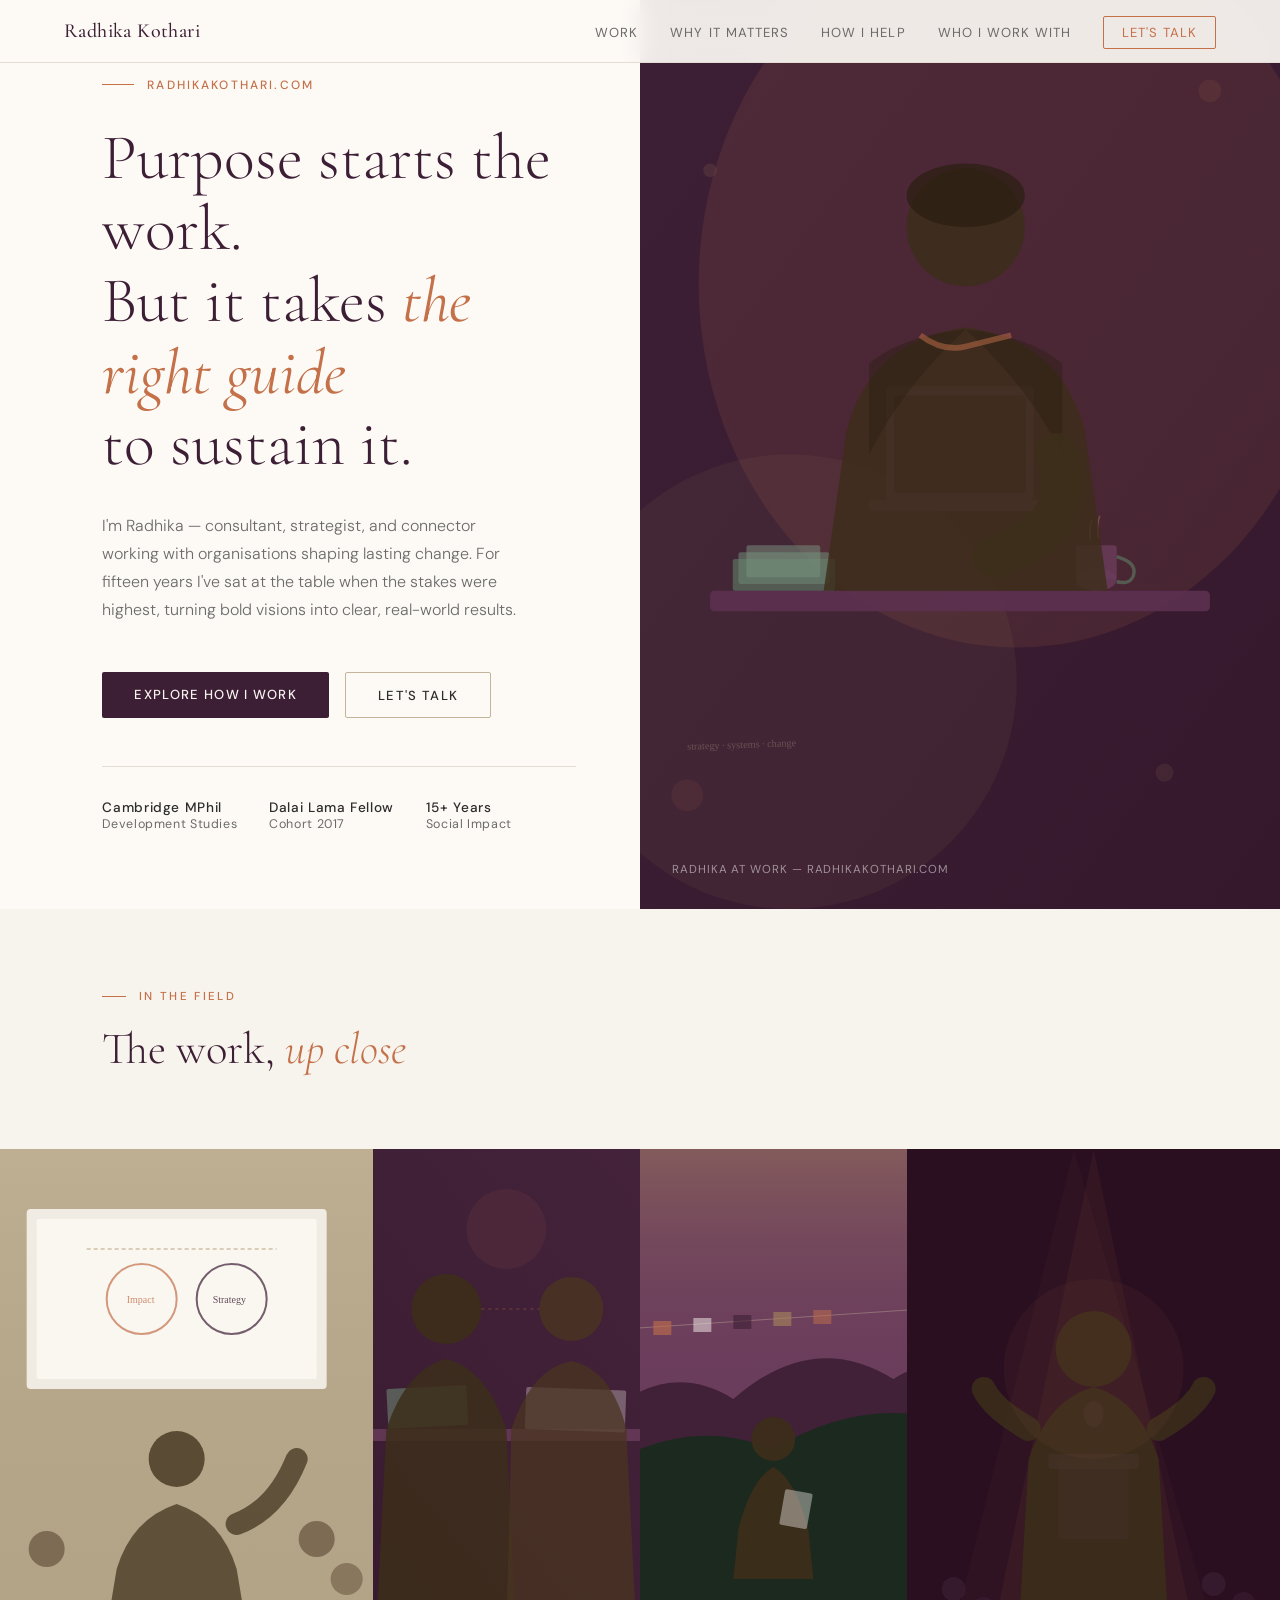
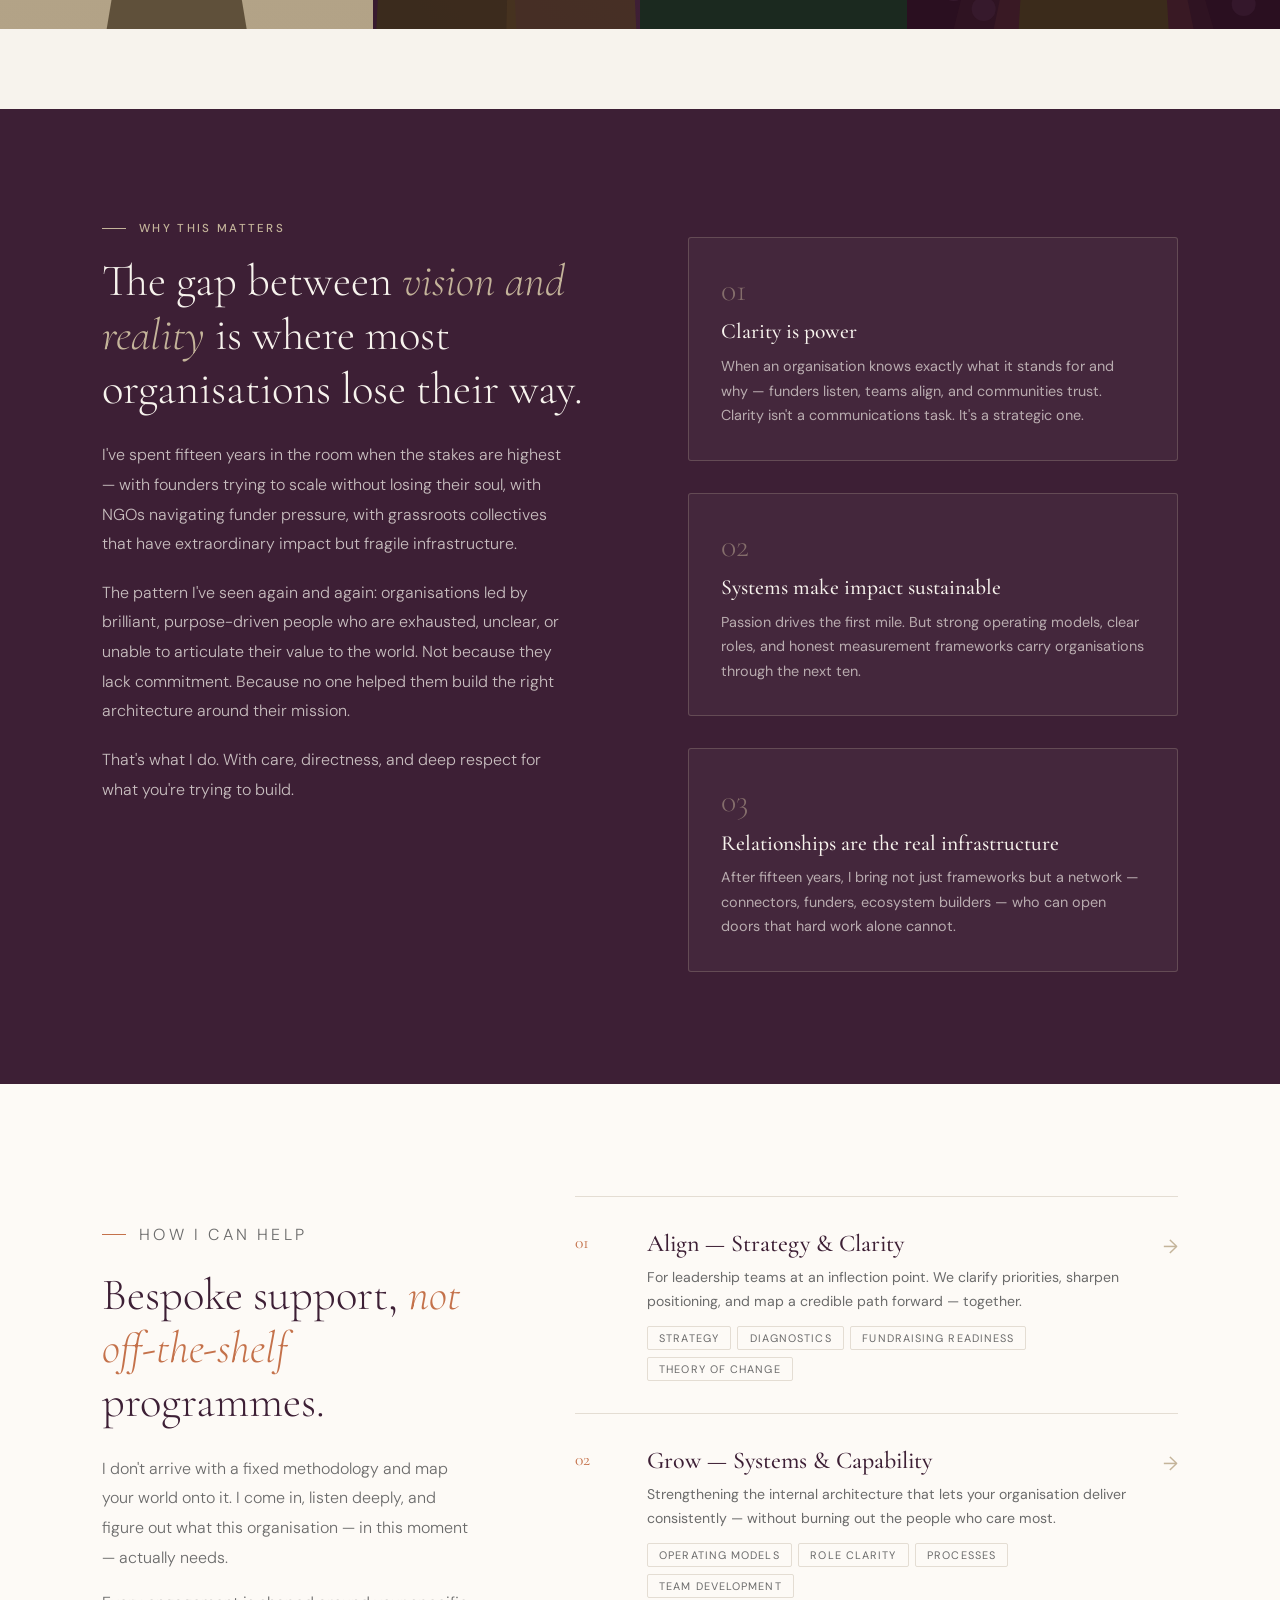
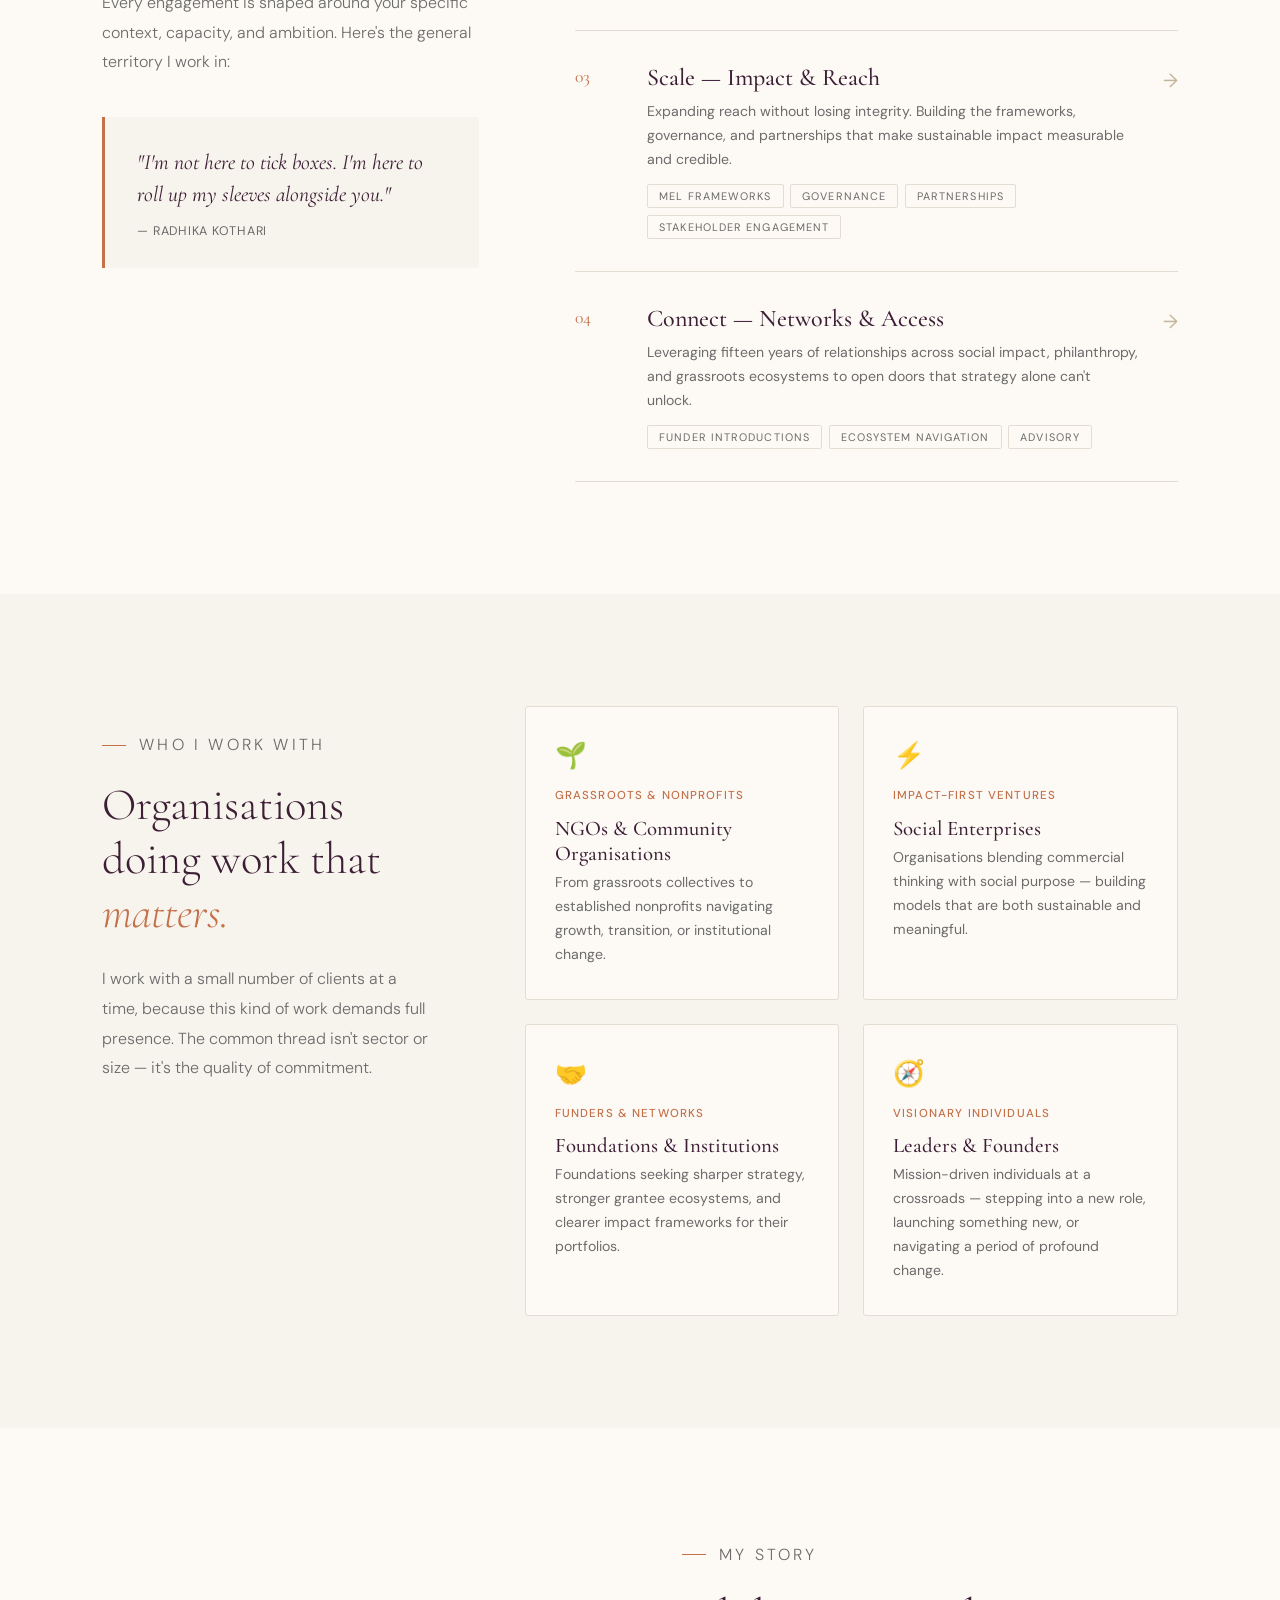
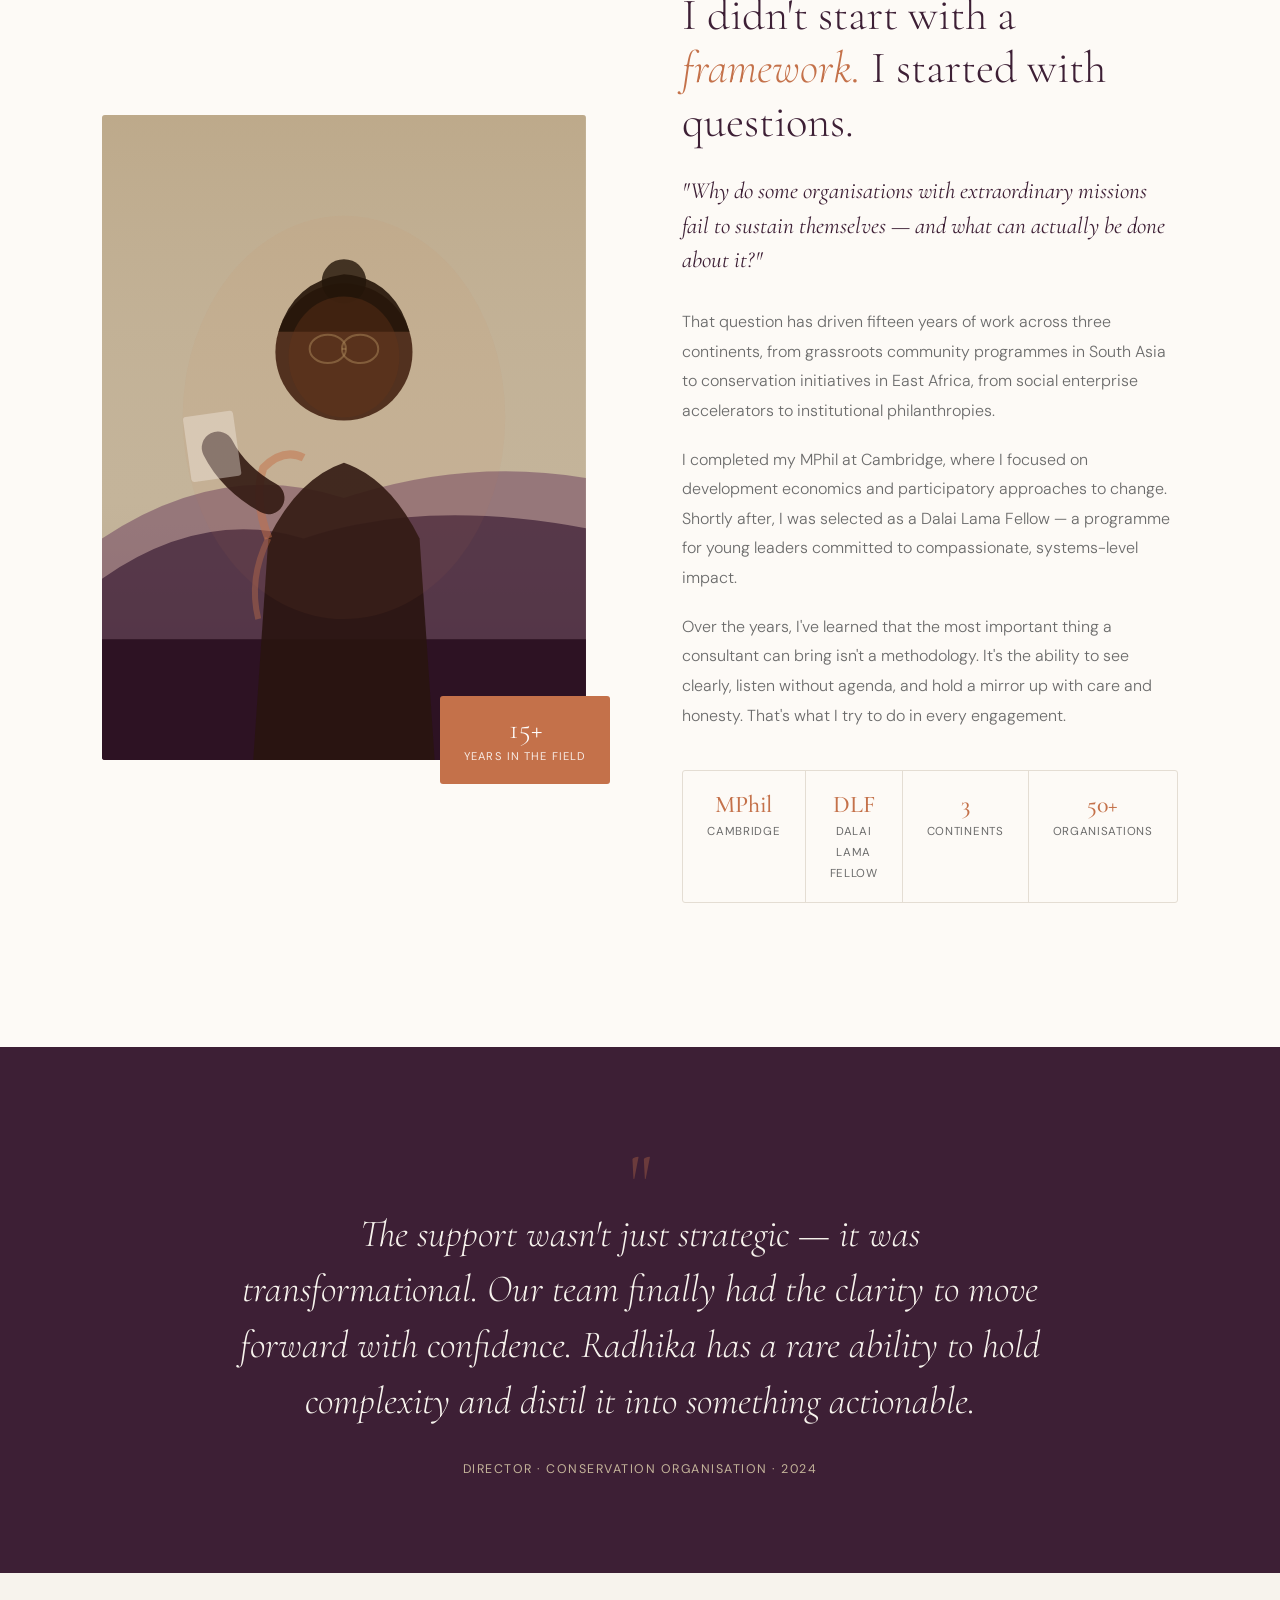
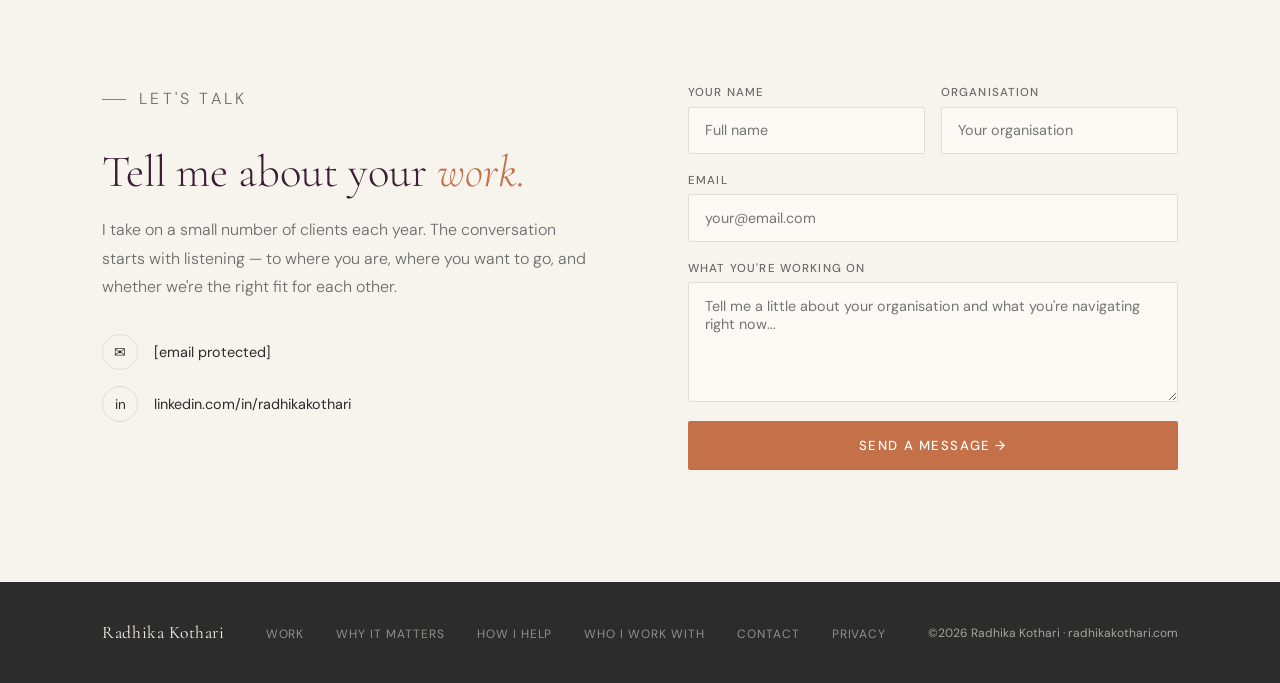
==== radhikakothari-a.html @ 27da95c3 "Add files via upload" ====
<!DOCTYPE html>
<html lang="en">
<head>
<meta charset="UTF-8">
<meta name="viewport" content="width=device-width, initial-scale=1.0">
<title>Radhika Kothari — Consultant & Strategist</title>
<link rel="icon" href="data:image/svg+xml,<svg xmlns='http://www.w3.org/2000/svg' viewBox='0 0 80 80'><rect width='80' height='80' rx='18' fill='%233D1F35'/><text x='40' y='52' text-anchor='middle' font-family='Georgia,serif' font-size='32' fill='%23C4714A' letter-spacing='-1'>RK</text></svg>">
<link rel="preconnect" href="https://fonts.googleapis.com">
<link href="https://fonts.googleapis.com/css2?family=Cormorant+Garamond:ital,wght@0,300;0,400;0,500;0,600;1,300;1,400;1,500&family=DM+Sans:wght@300;400;500&display=swap" rel="stylesheet">
<style>
  :root {
    --cream: #F7F3ED;
    --warm-white: #FDFAF6;
    --stone: #C4B49A;
    --terracotta: #C4714A;
    --aubergine: #3D1F35;
    --aubergine-mid: #5C3050;
    --blush: #E8C8D8;
    --charcoal: #2C2C2C;
    --mid: #6B6B6B;
    --light-border: #E4DDD3;
    --gold: #A8885A;
  }

  *, *::before, *::after { box-sizing: border-box; margin: 0; padding: 0; }

  html { scroll-behavior: smooth; }

  body {
    font-family: 'DM Sans', sans-serif;
    background: var(--warm-white);
    color: var(--charcoal);
    overflow-x: hidden;
  }

  /* ── NAV ── */
  nav {
    position: fixed; top: 0; left: 0; right: 0; z-index: 100;
    display: flex; align-items: center; justify-content: space-between;
    padding: 1.2rem 5vw;
    background: rgba(253, 250, 246, 0.92);
    backdrop-filter: blur(12px);
    border-bottom: 1px solid var(--light-border);
    transition: all 0.3s ease;
  }
  .nav-name {
    font-family: 'Cormorant Garamond', serif;
    font-size: 1.25rem;
    font-weight: 500;
    letter-spacing: 0.02em;
    color: var(--aubergine);
    text-decoration: none;
  }
  .nav-links { display: flex; gap: 2rem; list-style: none; }
  .nav-links a {
    font-size: 0.82rem;
    font-weight: 400;
    letter-spacing: 0.08em;
    text-transform: uppercase;
    color: var(--mid);
    text-decoration: none;
    transition: color 0.2s;
  }
  .nav-links a:hover { color: var(--terracotta); }
  .nav-cta {
    font-size: 0.82rem; font-weight: 500;
    letter-spacing: 0.06em; text-transform: uppercase;
    color: var(--terracotta) !important;
    border: 1px solid var(--terracotta);
    padding: 0.45rem 1.1rem;
    border-radius: 2px;
    transition: all 0.2s !important;
  }
  .nav-cta:hover { background: var(--terracotta); color: white !important; }

  .burger { display: none; flex-direction: column; gap: 5px; cursor: pointer; background: none; border: none; padding: 4px; }
  .burger span { display: block; width: 22px; height: 1.5px; background: var(--charcoal); transition: all 0.3s; }

  .mobile-menu {
    display: none;
    position: fixed; top: 62px; left: 0; right: 0; z-index: 99;
    background: var(--warm-white);
    border-bottom: 1px solid var(--light-border);
    padding: 1.5rem 5vw 2rem;
    flex-direction: column; gap: 1.5rem;
  }
  .mobile-menu.open { display: flex; }
  .mobile-menu a {
    font-size: 1rem; letter-spacing: 0.06em; text-transform: uppercase;
    color: var(--charcoal); text-decoration: none; font-weight: 400;
  }
  .mobile-menu a:last-child {
    color: var(--terracotta); border: 1px solid var(--terracotta);
    padding: 0.6rem 1.2rem; text-align: center;
  }

  /* ── HERO ── */
  .hero {
    min-height: 100vh;
    display: grid;
    grid-template-columns: 1fr 1fr;
    padding-top: 62px;
  }
  .hero-left {
    display: flex; flex-direction: column; justify-content: center;
    padding: 6vw 5vw 6vw 8vw;
    background: var(--warm-white);
  }
  .hero-eyebrow {
    font-size: 0.75rem; letter-spacing: 0.18em; text-transform: uppercase;
    color: var(--terracotta); font-weight: 500; margin-bottom: 1.8rem;
    display: flex; align-items: center; gap: 0.8rem;
  }
  .hero-eyebrow::before {
    content: ''; display: block; width: 32px; height: 1px; background: var(--terracotta);
  }
  .hero-headline {
    font-family: 'Cormorant Garamond', serif;
    font-size: clamp(2.8rem, 5vw, 4.4rem);
    font-weight: 300; line-height: 1.12;
    color: var(--aubergine); margin-bottom: 2rem;
  }
  .hero-headline em { font-style: italic; color: var(--terracotta); font-weight: 400; }
  .hero-sub {
    font-size: 1rem; line-height: 1.75; color: var(--mid);
    max-width: 420px; margin-bottom: 3rem; font-weight: 300;
  }
  .hero-actions { display: flex; gap: 1rem; flex-wrap: wrap; }
  .btn-primary {
    display: inline-block;
    background: var(--aubergine); color: var(--cream);
    padding: 0.85rem 2rem; font-size: 0.82rem;
    letter-spacing: 0.1em; text-transform: uppercase; font-weight: 500;
    text-decoration: none; border-radius: 2px;
    transition: all 0.25s;
  }
  .btn-primary:hover { background: var(--terracotta); }
  .btn-ghost {
    display: inline-block;
    border: 1px solid var(--stone); color: var(--charcoal);
    padding: 0.85rem 2rem; font-size: 0.82rem;
    letter-spacing: 0.1em; text-transform: uppercase; font-weight: 500;
    text-decoration: none; border-radius: 2px;
    transition: all 0.25s;
  }
  .btn-ghost:hover { border-color: var(--terracotta); color: var(--terracotta); }
  .hero-credentials {
    margin-top: 3rem; padding-top: 2rem;
    border-top: 1px solid var(--light-border);
    display: flex; gap: 2rem; flex-wrap: wrap;
  }
  .credential { font-size: 0.78rem; color: var(--mid); letter-spacing: 0.05em; }
  .credential strong { display: block; color: var(--charcoal); font-weight: 500; font-size: 0.85rem; }

  .hero-right {
    position: relative; overflow: hidden;
    background: var(--aubergine);
  }
  .hero-photo {
    width: 100%; height: 100%; object-fit: cover; opacity: 0.88;
    display: block;
  }
  .hero-photo-placeholder {
    width: 100%; height: 100%; min-height: 600px;
    display: flex; flex-direction: column; align-items: center; justify-content: center;
    background: var(--aubergine);
    position: relative; overflow: hidden;
  }
  /* Decorative SVG placeholder scene */
  .hero-photo-placeholder svg { width: 100%; height: 100%; position: absolute; inset: 0; }
  .hero-caption {
    position: absolute; bottom: 2rem; left: 2rem; right: 2rem;
    font-size: 0.72rem; color: rgba(255,255,255,0.5); letter-spacing: 0.08em;
    text-transform: uppercase;
  }

  /* ── SECTION BASE ── */
  section { padding: 7rem 8vw; }
  .section-label {
    font-size: 0.72rem; letter-spacing: 0.2em; text-transform: uppercase;
    color: var(--terracotta); font-weight: 500; margin-bottom: 1.2rem;
    display: flex; align-items: center; gap: 0.8rem;
  }
  .section-label::before { content: ''; width: 24px; height: 1px; background: var(--terracotta); display: block; }
  h2.section-title {
    font-family: 'Cormorant Garamond', serif;
    font-size: clamp(2rem, 3.5vw, 3.2rem);
    font-weight: 300; line-height: 1.2; color: var(--aubergine);
    margin-bottom: 1.5rem;
  }
  h2.section-title em { font-style: italic; color: var(--terracotta); }

  /* ── WHY STRIP ── */
  .why-strip {
    background: var(--aubergine);
    color: var(--cream);
    padding: 7rem 8vw;
  }
  .why-inner {
    display: grid; grid-template-columns: 1fr 1fr;
    gap: 6rem; align-items: start;
  }
  .why-left .section-label { color: var(--stone); }
  .why-left .section-label::before { background: var(--stone); }
  .why-left h2.section-title { color: var(--cream); }
  .why-left h2.section-title em { color: var(--stone); }
  .why-body { font-size: 1rem; line-height: 1.85; color: rgba(247,243,237,0.75); max-width: 460px; font-weight: 300; }
  .why-body p + p { margin-top: 1.2rem; }

  .why-right { display: flex; flex-direction: column; gap: 2rem; padding-top: 1rem; }
  .why-card {
    padding: 2rem; border: 1px solid rgba(196,180,154,0.25);
    border-radius: 3px; background: rgba(255,255,255,0.04);
    transition: border-color 0.3s;
  }
  .why-card:hover { border-color: rgba(196,180,154,0.6); }
  .why-card-num {
    font-family: 'Cormorant Garamond', serif;
    font-size: 2rem; color: var(--stone); font-weight: 300;
    margin-bottom: 0.6rem; opacity: 0.5;
  }
  .why-card h3 {
    font-family: 'Cormorant Garamond', serif;
    font-size: 1.35rem; font-weight: 500; color: var(--cream);
    margin-bottom: 0.6rem;
  }
  .why-card p { font-size: 0.9rem; line-height: 1.7; color: rgba(247,243,237,0.65); }

  /* ── PHOTOS SECTION ── */
  .photos-section { padding: 5rem 0; background: var(--cream); overflow: hidden; }
  .photos-header { padding: 0 8vw 3rem; }
  .photo-strip {
    display: grid;
    grid-template-columns: 1.4fr 1fr 1fr 1.4fr;
    gap: 0;
    height: 480px;
  }
  .photo-item {
    position: relative; overflow: hidden;
    cursor: default;
  }
  .photo-item img { width: 100%; height: 100%; object-fit: cover; transition: transform 0.6s ease; display: block; }
  .photo-item:hover img { transform: scale(1.04); }
  .photo-caption {
    position: absolute; bottom: 0; left: 0; right: 0;
    padding: 1.5rem 1.2rem 1rem;
    background: linear-gradient(transparent, rgba(42,61,48,0.75));
    color: white; font-size: 0.75rem; letter-spacing: 0.08em;
    text-transform: uppercase; opacity: 0; transition: opacity 0.3s;
  }
  .photo-item:hover .photo-caption { opacity: 1; }

  /* SVG placeholder photos */
  .photo-placeholder {
    width: 100%; height: 100%;
    display: flex; align-items: center; justify-content: center;
    position: relative; overflow: hidden;
  }

  /* ── HOW I WORK ── */
  .how-section { background: var(--warm-white); }
  .how-inner { display: grid; grid-template-columns: 1fr 1.6fr; gap: 6rem; align-items: start; }
  .how-intro p { font-size: 1rem; line-height: 1.85; color: var(--mid); font-weight: 300; margin-top: 1.5rem; }
  .how-intro p + p { margin-top: 1rem; }
  .how-quote {
    margin-top: 2.5rem; padding: 1.8rem 2rem;
    border-left: 3px solid var(--terracotta);
    background: var(--cream); border-radius: 0 3px 3px 0;
  }
  .how-quote p {
    font-family: 'Cormorant Garamond', serif;
    font-size: 1.35rem; font-style: italic; font-weight: 400;
    line-height: 1.5; color: var(--aubergine);
    margin: 0 !important;
  }
  .how-quote cite { display: block; font-size: 0.78rem; color: var(--mid); margin-top: 0.8rem; font-style: normal; letter-spacing: 0.06em; text-transform: uppercase; }

  .how-services { display: flex; flex-direction: column; gap: 0; }
  .service-row {
    display: grid; grid-template-columns: 48px 1fr auto;
    gap: 1.5rem; align-items: start;
    padding: 2rem 0; border-bottom: 1px solid var(--light-border);
    transition: all 0.2s; cursor: default;
  }
  .service-row:first-child { border-top: 1px solid var(--light-border); }
  .service-row:hover { padding-left: 0.5rem; }
  .service-num {
    font-family: 'Cormorant Garamond', serif;
    font-size: 1.1rem; color: var(--terracotta); font-weight: 400;
    padding-top: 0.2rem;
  }
  .service-content h3 {
    font-family: 'Cormorant Garamond', serif;
    font-size: 1.5rem; font-weight: 500; color: var(--aubergine);
    margin-bottom: 0.5rem;
  }
  .service-content p { font-size: 0.88rem; line-height: 1.7; color: var(--mid); }
  .service-tags { display: flex; flex-wrap: wrap; gap: 0.4rem; margin-top: 0.8rem; }
  .tag {
    font-size: 0.68rem; letter-spacing: 0.1em; text-transform: uppercase;
    padding: 0.25rem 0.7rem; border: 1px solid var(--light-border);
    border-radius: 2px; color: var(--mid);
  }
  .service-arrow { font-size: 1.2rem; color: var(--stone); padding-top: 0.3rem; transition: transform 0.2s, color 0.2s; }
  .service-row:hover .service-arrow { transform: translateX(4px); color: var(--terracotta); }

  /* ── WHO I WORK WITH ── */
  .who-section { background: var(--cream); }
  .who-inner { display: grid; grid-template-columns: 1fr 2fr; gap: 6rem; align-items: start; }
  .who-intro p { font-size: 1rem; line-height: 1.85; color: var(--mid); font-weight: 300; margin-top: 1.5rem; }
  .who-cards { display: grid; grid-template-columns: 1fr 1fr; gap: 1.5rem; }
  .who-card {
    background: var(--warm-white); padding: 2rem 1.8rem;
    border-radius: 3px; border: 1px solid var(--light-border);
    transition: all 0.3s; position: relative; overflow: hidden;
  }
  .who-card::after {
    content: ''; position: absolute; bottom: 0; left: 0; right: 0;
    height: 3px; background: var(--terracotta);
    transform: scaleX(0); transform-origin: left;
    transition: transform 0.3s;
  }
  .who-card:hover::after { transform: scaleX(1); }
  .who-card:hover { transform: translateY(-3px); box-shadow: 0 12px 32px rgba(42,61,48,0.08); }
  .who-icon { font-size: 1.6rem; margin-bottom: 1rem; }
  .who-card h3 {
    font-family: 'Cormorant Garamond', serif;
    font-size: 1.3rem; font-weight: 500; color: var(--aubergine);
    margin-bottom: 0.3rem;
  }
  .who-card .sub { font-size: 0.72rem; letter-spacing: 0.1em; text-transform: uppercase; color: var(--terracotta); margin-bottom: 0.8rem; font-weight: 500; }
  .who-card p { font-size: 0.88rem; line-height: 1.7; color: var(--mid); }

  /* ── STORY SECTION ── */
  .story-section { background: var(--warm-white); }
  .story-inner {
    display: grid; grid-template-columns: 1fr 1fr;
    gap: 6rem; align-items: center;
  }
  .story-photo-wrap { position: relative; }
  .story-img-main {
    width: 100%; aspect-ratio: 3/4; object-fit: cover;
    border-radius: 3px; display: block;
  }
  .story-img-placeholder {
    width: 100%; aspect-ratio: 3/4;
    border-radius: 3px; overflow: hidden;
    position: relative;
  }
  .story-credential-badge {
    position: absolute; bottom: -1.5rem; right: -1.5rem;
    background: var(--terracotta); color: white;
    padding: 1.2rem 1.5rem; border-radius: 3px;
    text-align: center;
  }
  .story-credential-badge strong {
    display: block; font-family: 'Cormorant Garamond', serif;
    font-size: 1.8rem; font-weight: 300; line-height: 1;
  }
  .story-credential-badge span { font-size: 0.7rem; letter-spacing: 0.1em; text-transform: uppercase; opacity: 0.85; }

  .story-text { padding-bottom: 2rem; }
  .story-text p {
    font-size: 1rem; line-height: 1.85; color: var(--mid);
    font-weight: 300; margin-bottom: 1.2rem;
  }
  .story-text p.lead {
    font-family: 'Cormorant Garamond', serif;
    font-size: 1.45rem; font-style: italic; font-weight: 400;
    color: var(--aubergine); line-height: 1.5; margin-bottom: 1.8rem;
  }
  .credentials-row {
    display: flex; gap: 0; margin-top: 2.5rem;
    border: 1px solid var(--light-border); border-radius: 3px; overflow: hidden;
  }
  .cred-item {
    flex: 1; padding: 1.2rem 1.5rem;
    border-right: 1px solid var(--light-border);
    text-align: center;
  }
  .cred-item:last-child { border-right: none; }
  .cred-item strong {
    display: block; font-family: 'Cormorant Garamond', serif;
    font-size: 1.5rem; color: var(--terracotta); font-weight: 500;
  }
  .cred-item span { font-size: 0.72rem; color: var(--mid); letter-spacing: 0.06em; text-transform: uppercase; }

  /* ── TESTIMONIAL ── */
  .testimonial-section {
    background: var(--aubergine); padding: 6rem 8vw;
    text-align: center;
  }
  .testimonial-section blockquote {
    font-family: 'Cormorant Garamond', serif;
    font-size: clamp(1.6rem, 3vw, 2.4rem); font-weight: 300; font-style: italic;
    color: var(--cream); line-height: 1.45; max-width: 800px; margin: 0 auto;
  }
  .testimonial-section cite {
    display: block; margin-top: 2rem;
    font-size: 0.78rem; letter-spacing: 0.12em; text-transform: uppercase;
    color: var(--stone); font-style: normal;
  }
  .testimonial-section .t-mark {
    font-family: 'Cormorant Garamond', serif;
    font-size: 5rem; color: var(--terracotta); opacity: 0.35;
    line-height: 1; margin-bottom: -1rem; display: block;
  }

  /* ── CONTACT ── */
  .contact-section { background: var(--cream); }
  .contact-inner {
    display: grid; grid-template-columns: 1fr 1fr;
    gap: 6rem; align-items: start;
  }
  .contact-left h2.section-title { margin-bottom: 1rem; }
  .contact-left p { font-size: 1rem; line-height: 1.8; color: var(--mid); font-weight: 300; margin-bottom: 2rem; }
  .contact-info { display: flex; flex-direction: column; gap: 1rem; }
  .contact-line {
    display: flex; align-items: center; gap: 1rem;
    font-size: 0.9rem; color: var(--charcoal); text-decoration: none;
    transition: color 0.2s;
  }
  .contact-line:hover { color: var(--terracotta); }
  .contact-icon { width: 36px; height: 36px; border: 1px solid var(--light-border); border-radius: 50%; display: flex; align-items: center; justify-content: center; font-size: 0.85rem; flex-shrink: 0; }

  .contact-form { display: flex; flex-direction: column; gap: 1.2rem; }
  .form-row { display: grid; grid-template-columns: 1fr 1fr; gap: 1rem; }
  .field { display: flex; flex-direction: column; gap: 0.4rem; }
  .field label { font-size: 0.72rem; letter-spacing: 0.1em; text-transform: uppercase; color: var(--mid); font-weight: 500; }
  .field input, .field textarea, .field select {
    background: var(--warm-white); border: 1px solid var(--light-border);
    padding: 0.85rem 1rem; font-family: 'DM Sans', sans-serif;
    font-size: 0.9rem; color: var(--charcoal); border-radius: 2px;
    transition: border-color 0.2s; outline: none;
    width: 100%;
  }
  .field input:focus, .field textarea:focus, .field select:focus { border-color: var(--terracotta); }
  .field textarea { resize: vertical; min-height: 120px; }
  .honeypot { display: none !important; }
  .submit-btn {
    display: inline-block; width: 100%;
    background: var(--terracotta); color: white;
    padding: 1rem; text-align: center;
    font-size: 0.82rem; letter-spacing: 0.12em; text-transform: uppercase;
    font-weight: 500; border: none; border-radius: 2px;
    cursor: pointer; transition: background 0.25s; font-family: 'DM Sans', sans-serif;
  }
  .submit-btn:hover { background: var(--aubergine); }

  /* ── FOOTER ── */
  footer {
    background: var(--charcoal); color: rgba(247,243,237,0.6);
    padding: 2.5rem 8vw;
    display: flex; align-items: center; justify-content: space-between;
    flex-wrap: wrap; gap: 1rem;
  }
  .footer-name {
    font-family: 'Cormorant Garamond', serif;
    font-size: 1.1rem; color: var(--cream); font-weight: 400; letter-spacing: 0.03em;
  }
  .footer-links { display: flex; gap: 2rem; list-style: none; }
  .footer-links a {
    font-size: 0.75rem; letter-spacing: 0.08em; text-transform: uppercase;
    color: rgba(247,243,237,0.5); text-decoration: none; transition: color 0.2s;
  }
  .footer-links a:hover { color: var(--stone); }
  .footer-copy { font-size: 0.75rem; }

  /* ── ANIMATIONS ── */
  @keyframes fadeUp {
    from { opacity: 0; transform: translateY(28px); }
    to { opacity: 1; transform: translateY(0); }
  }
  .fade-up { animation: fadeUp 0.7s ease both; }
  .delay-1 { animation-delay: 0.15s; }
  .delay-2 { animation-delay: 0.3s; }
  .delay-3 { animation-delay: 0.45s; }
  .delay-4 { animation-delay: 0.6s; }

  /* ── RESPONSIVE ── */
  @media (max-width: 900px) {
    .nav-links { display: none; }
    .burger { display: flex; }

    .hero { grid-template-columns: 1fr; min-height: auto; }
    .hero-left { padding: 4rem 6vw 3rem; order: 2; }
    .hero-right { order: 1; min-height: 55vw; }
    .hero-photo-placeholder { min-height: 55vw; }

    .photo-strip { grid-template-columns: 1fr 1fr; height: auto; }
    .photo-item { height: 240px; }
    .photo-strip .photo-item:nth-child(3),
    .photo-strip .photo-item:nth-child(4) { display: none; }

    .why-inner,
    .how-inner,
    .who-inner,
    .story-inner,
    .contact-inner { grid-template-columns: 1fr; gap: 3rem; }

    .story-credential-badge { right: 1rem; bottom: 1rem; }
    .credentials-row { flex-wrap: wrap; }
    .cred-item { min-width: 40%; }

    .who-cards { grid-template-columns: 1fr; }
    .form-row { grid-template-columns: 1fr; }

    section { padding: 5rem 6vw; }
    .why-strip { padding: 5rem 6vw; }
    footer { flex-direction: column; align-items: flex-start; gap: 1.2rem; }
    .footer-links { flex-wrap: wrap; gap: 1rem; }
  }

  @media (max-width: 480px) {
    .hero-headline { font-size: 2.2rem; }
    .photo-strip { grid-template-columns: 1fr; }
    .photo-strip .photo-item:nth-child(3) { display: block; }
    .photo-item { height: 280px; }
    section { padding: 4rem 5vw; }
    .why-strip { padding: 4rem 5vw; }
  }
</style>
</head>
<body>

<!-- NAV -->
<nav>
  <a href="/" class="nav-name">Radhika Kothari</a>
  <ul class="nav-links">
    <li><a href="#photos">Work</a></li>
    <li><a href="#why">Why It Matters</a></li>
    <li><a href="#how">How I Help</a></li>
    <li><a href="#who">Who I Work With</a></li>
    <li><a href="#contact" class="nav-cta">Let's Talk</a></li>
  </ul>
  <button class="burger" onclick="toggleMenu()" aria-label="Menu">
    <span></span><span></span><span></span>
  </button>
</nav>

<div class="mobile-menu" id="mobileMenu">
  <a href="#photos" onclick="closeMenu()">Work</a>
  <a href="#why" onclick="closeMenu()">Why It Matters</a>
  <a href="#how" onclick="closeMenu()">How I Help</a>
  <a href="#who" onclick="closeMenu()">Who I Work With</a>
  <a href="#contact" onclick="closeMenu()">Let's Talk →</a>
</div>

<!-- 1. HERO -->
<section class="hero" style="padding:0">
  <div class="hero-left">
    <p class="hero-eyebrow fade-up">radhikakothari.com</p>
    <h1 class="hero-headline fade-up delay-1">
      Purpose starts the work.<br>
      But it takes <em>the right guide</em><br>
      to sustain it.
    </h1>
    <p class="hero-sub fade-up delay-2">
      I'm Radhika — consultant, strategist, and connector working with organisations shaping lasting change. For fifteen years I've sat at the table when the stakes were highest, turning bold visions into clear, real-world results.
    </p>
    <div class="hero-actions fade-up delay-3">
      <a href="#how" class="btn-primary">Explore How I Work</a>
      <a href="#contact" class="btn-ghost">Let's Talk</a>
    </div>
    <div class="hero-credentials fade-up delay-4">
      <div class="credential"><strong>Cambridge MPhil</strong>Development Studies</div>
      <div class="credential"><strong>Dalai Lama Fellow</strong>Cohort 2017</div>
      <div class="credential"><strong>15+ Years</strong>Social Impact</div>
    </div>
  </div>
  <div class="hero-right">
    <div class="hero-photo-placeholder">
      <svg viewBox="0 0 600 800" xmlns="http://www.w3.org/2000/svg" preserveAspectRatio="xMidYMid slice">
        <!-- Background layers -->
        <rect width="600" height="800" fill="#3D1F35"/>
        <rect width="600" height="800" fill="url(#heroGrad)" opacity="0.6"/>
        <!-- Warm light overlay -->
        <ellipse cx="350" cy="250" rx="280" ry="320" fill="#C4714A" opacity="0.12"/>
        <ellipse cx="150" cy="600" rx="200" ry="200" fill="#A8885A" opacity="0.08"/>
        <!-- Silhouette: person at desk/working -->
        <!-- Desk surface -->
        <rect x="80" y="520" width="440" height="18" rx="4" fill="#5C3050" opacity="0.9"/>
        <!-- Laptop -->
        <rect x="220" y="440" width="160" height="10" rx="3" fill="#6B3D5C" opacity="0.8"/>
        <rect x="235" y="340" width="130" height="100" rx="4" fill="#6B3D5C" opacity="0.8"/>
        <rect x="242" y="348" width="116" height="86" rx="2" fill="#3D1F35" opacity="0.9"/>
        <!-- Screen glow -->
        <rect x="242" y="348" width="116" height="86" rx="2" fill="#C4714A" opacity="0.07"/>
        <!-- Books / papers on desk -->
        <rect x="100" y="492" width="90" height="28" rx="2" fill="#5C7260" opacity="0.7"/>
        <rect x="105" y="486" width="80" height="28" rx="2" fill="#6B8470" opacity="0.6"/>
        <rect x="112" y="480" width="65" height="28" rx="2" fill="#7A9480" opacity="0.5"/>
        <!-- Coffee cup -->
        <ellipse cx="420" cy="510" rx="18" ry="10" fill="#6B3D5C" opacity="0.8"/>
        <rect x="402" y="480" width="36" height="30" rx="3" fill="#6B3D5C" opacity="0.8"/>
        <path d="M438 490 Q455 495 453 505 Q451 515 438 512" stroke="#5C7260" stroke-width="3" fill="none" opacity="0.7"/>
        <!-- Steam -->
        <path d="M415 476 Q413 466 416 458" stroke="#A8885A" stroke-width="1.5" fill="none" opacity="0.4"/>
        <path d="M422 474 Q420 462 423 454" stroke="#A8885A" stroke-width="1.5" fill="none" opacity="0.4"/>
        <!-- Person seated silhouette -->
        <!-- Head -->
        <circle cx="305" cy="200" r="52" fill="#3D2E1A" opacity="0.85"/>
        <!-- Hair suggestion -->
        <ellipse cx="305" cy="172" rx="52" ry="28" fill="#2A1F10" opacity="0.7"/>
        <!-- Shoulders + torso -->
        <path d="M200 380 Q220 300 305 288 Q390 300 410 380 L430 520 L180 520 Z" fill="#3D2E1A" opacity="0.8"/>
        <!-- Jacket/blazer suggestion -->
        <path d="M220 320 Q250 295 305 290 Q250 340 220 400 Z" fill="#2A1F10" opacity="0.4"/>
        <path d="M390 320 Q360 295 305 290 Q360 340 390 400 Z" fill="#2A1F10" opacity="0.4"/>
        <!-- Arm reaching toward laptop -->
        <path d="M385 400 Q400 430 380 460 Q360 480 330 490" stroke="#3D2E1A" stroke-width="38" stroke-linecap="round" fill="none" opacity="0.85"/>
        <!-- Scarf / detail -->
        <path d="M265 295 Q285 310 305 305 Q325 300 345 295" stroke="#C4714A" stroke-width="5" fill="none" opacity="0.5"/>

        <!-- Bokeh / ambient dots -->
        <circle cx="80" cy="150" r="6" fill="#A8885A" opacity="0.15"/>
        <circle cx="520" cy="80" r="10" fill="#C4714A" opacity="0.1"/>
        <circle cx="480" cy="680" r="8" fill="#A8885A" opacity="0.12"/>
        <circle cx="60" cy="700" r="14" fill="#C4714A" opacity="0.08"/>

        <!-- Floating text elements (field notes feel) -->
        <text x="60" y="660" font-family="Georgia, serif" font-size="9" fill="#C4B49A" opacity="0.3" transform="rotate(-2 60 660)">strategy · systems · change</text>

        <defs>
          <linearGradient id="heroGrad" x1="0" y1="0" x2="1" y2="1">
            <stop offset="0%" stop-color="#3D1F35" stop-opacity="0.3"/>
            <stop offset="100%" stop-color="#2A0F20" stop-opacity="0.8"/>
          </linearGradient>
        </defs>
      </svg>
      <div class="hero-caption">Radhika at work — radhikakothari.com</div>
    </div>
  </div>
</section>

<!-- 2. PHOTOS OF ME WORKING -->
<div id="photos" class="photos-section">
  <div class="photos-header">
    <p class="section-label">In the Field</p>
    <h2 class="section-title">The work, <em>up close</em></h2>
  </div>
  <div class="photo-strip">

    <!-- Photo 1: Workshop facilitation -->
    <div class="photo-item">
      <div class="photo-placeholder" style="height:100%">
        <svg width="100%" height="100%" viewBox="0 0 400 480" xmlns="http://www.w3.org/2000/svg" preserveAspectRatio="xMidYMid slice" style="position:absolute;inset:0">
          <rect width="400" height="480" fill="#C4B49A"/>
          <rect width="400" height="480" fill="url(#wg1)" opacity="0.5"/>
          <!-- Whiteboard -->
          <rect x="40" y="60" width="300" height="180" rx="4" fill="#F7F3ED" opacity="0.9"/>
          <rect x="50" y="70" width="280" height="160" rx="2" fill="#FDFAF6" opacity="0.8"/>
          <!-- Diagram on board -->
          <circle cx="155" cy="150" r="35" fill="none" stroke="#C4714A" stroke-width="2" opacity="0.7"/>
          <circle cx="245" cy="150" r="35" fill="none" stroke="#3D1F35" stroke-width="2" opacity="0.7"/>
          <text x="140" y="154" font-family="Georgia" font-size="10" fill="#C4714A" opacity="0.8">Impact</text>
          <text x="226" y="154" font-family="Georgia" font-size="10" fill="#3D1F35" opacity="0.8">Strategy</text>
          <!-- Arrow on board -->
          <line x1="100" y1="100" x2="290" y2="100" stroke="#A8885A" stroke-width="1.5" stroke-dasharray="4 3" opacity="0.5"/>
          <!-- Person presenting - silhouette -->
          <circle cx="190" cy="310" r="28" fill="#3D2E1A" opacity="0.75"/>
          <path d="M130 420 Q145 370 190 355 Q235 370 250 420 L260 480 L120 480 Z" fill="#3D2E1A" opacity="0.7"/>
          <path d="M250 375 Q290 360 310 310" stroke="#3D2E1A" stroke-width="22" stroke-linecap="round" fill="none" opacity="0.7"/>
          <!-- Audience suggestion -->
          <circle cx="60" cy="400" r="18" fill="#4A3520" opacity="0.5"/>
          <circle cx="330" cy="390" r="18" fill="#4A3520" opacity="0.5"/>
          <circle cx="360" cy="430" r="16" fill="#4A3520" opacity="0.4"/>
          <defs><linearGradient id="wg1" x1="0" y1="0" x2="0" y2="1"><stop offset="0%" stop-color="#B8A88A"/><stop offset="100%" stop-color="#8A7A5A" stop-opacity="0.6"/></linearGradient></defs>
        </svg>
      </div>
      <div class="photo-caption">Facilitating strategy workshops</div>
    </div>

    <!-- Photo 2: 1:1 meeting -->
    <div class="photo-item">
      <div class="photo-placeholder" style="height:100%">
        <svg width="100%" height="100%" viewBox="0 0 400 480" xmlns="http://www.w3.org/2000/svg" preserveAspectRatio="xMidYMid slice" style="position:absolute;inset:0">
          <rect width="400" height="480" fill="#3D1F35"/>
          <rect width="400" height="480" fill="url(#mg1)" opacity="0.4"/>
          <!-- Table -->
          <rect x="60" y="280" width="280" height="12" rx="3" fill="#6B3D5C" opacity="0.8"/>
          <!-- Papers / notebooks on table -->
          <rect x="80" y="240" width="80" height="40" rx="2" fill="#6B8470" opacity="0.6" transform="rotate(-3 80 240)"/>
          <rect x="220" y="238" width="100" height="42" rx="2" fill="#F7F3ED" opacity="0.3" transform="rotate(2 220 238)"/>
          <!-- Person 1 (Radhika) - left -->
          <circle cx="140" cy="160" r="35" fill="#3D2E1A" opacity="0.9"/>
          <path d="M80 280 Q100 220 140 210 Q180 220 200 280 L210 480 L70 480 Z" fill="#3D2E1A" opacity="0.85"/>
          <!-- Person 2 - right -->
          <circle cx="265" cy="160" r="32" fill="#4A3520" opacity="0.8"/>
          <path d="M205 280 Q225 220 265 212 Q305 220 320 280 L330 480 L200 480 Z" fill="#4A3520" opacity="0.75"/>
          <!-- Connection line -->
          <line x1="175" y1="160" x2="233" y2="160" stroke="#C4714A" stroke-width="1" stroke-dasharray="3 4" opacity="0.4"/>
          <!-- Light source -->
          <circle cx="200" cy="80" r="40" fill="#C4714A" opacity="0.08"/>
          <defs><linearGradient id="mg1" x1="0" y1="1" x2="1" y2="0"><stop offset="0%" stop-color="#2A0F20"/><stop offset="100%" stop-color="#5C3050" stop-opacity="0.5"/></linearGradient></defs>
        </svg>
      </div>
      <div class="photo-caption">Deep-dive consultations</div>
    </div>

    <!-- Photo 3: Fieldwork -->
    <div class="photo-item">
      <div class="photo-placeholder" style="height:100%">
        <svg width="100%" height="100%" viewBox="0 0 400 480" xmlns="http://www.w3.org/2000/svg" preserveAspectRatio="xMidYMid slice" style="position:absolute;inset:0">
          <rect width="400" height="480" fill="#6B3D5C"/>
          <!-- Sky gradient -->
          <rect width="400" height="240" fill="url(#skyg)" opacity="0.8"/>
          <!-- Mountains / hills suggestion -->
          <path d="M0 300 Q80 200 160 250 Q240 180 320 230 Q370 200 400 220 L400 480 L0 480 Z" fill="#3D1F35" opacity="0.9"/>
          <path d="M0 340 Q100 260 200 300 Q300 240 400 280 L400 480 L0 480 Z" fill="#1A2A1E" opacity="0.95"/>
          <!-- Prayer flags suggestion -->
          <line x1="50" y1="180" x2="350" y2="160" stroke="#C4B49A" stroke-width="1" opacity="0.4"/>
          <rect x="80" y="172" width="18" height="14" fill="#C4714A" opacity="0.6"/>
          <rect x="120" y="169" width="18" height="14" fill="#F7F3ED" opacity="0.5"/>
          <rect x="160" y="166" width="18" height="14" fill="#3D1F35" opacity="0.6"/>
          <rect x="200" y="163" width="18" height="14" fill="#A8885A" opacity="0.6"/>
          <rect x="240" y="161" width="18" height="14" fill="#C4714A" opacity="0.5"/>
          <!-- Person silhouette in landscape -->
          <circle cx="200" cy="290" r="22" fill="#3D2E1A" opacity="0.9"/>
          <path d="M165 380 Q178 330 200 318 Q222 330 235 380 L240 430 L160 430 Z" fill="#3D2E1A" opacity="0.9"/>
          <!-- Notepad -->
          <rect x="212" y="340" width="28" height="36" rx="2" fill="#F7F3ED" opacity="0.4" transform="rotate(10 212 340)"/>
          <defs><linearGradient id="skyg" x1="0" y1="0" x2="0" y2="1"><stop offset="0%" stop-color="#A8885A" stop-opacity="0.5"/><stop offset="100%" stop-color="#6B3D5C" stop-opacity="0"/></linearGradient></defs>
        </svg>
      </div>
      <div class="photo-caption">Field research & grassroots visits</div>
    </div>

    <!-- Photo 4: Speaking / conference -->
    <div class="photo-item">
      <div class="photo-placeholder" style="height:100%">
        <svg width="100%" height="100%" viewBox="0 0 400 480" xmlns="http://www.w3.org/2000/svg" preserveAspectRatio="xMidYMid slice" style="position:absolute;inset:0">
          <rect width="400" height="480" fill="#2A0F20"/>
          <!-- Stage light beams -->
          <path d="M200 0 L100 480 L300 480 Z" fill="#C4714A" opacity="0.06"/>
          <path d="M180 0 L60 480 L320 480 Z" fill="#A8885A" opacity="0.04"/>
          <!-- Podium -->
          <rect x="165" y="310" width="70" height="80" rx="3" fill="#5C3050" opacity="0.8"/>
          <rect x="155" y="305" width="90" height="15" rx="2" fill="#6B3D5C" opacity="0.9"/>
          <!-- Microphone -->
          <rect x="197" y="270" width="6" height="35" fill="#3D1F35" opacity="0.8"/>
          <ellipse cx="200" cy="265" rx="10" ry="13" fill="#6B3D5C" opacity="0.9"/>
          <!-- Speaker silhouette -->
          <circle cx="200" cy="200" r="38" fill="#3D2E1A" opacity="0.9"/>
          <path d="M135 310 Q155 250 200 238 Q245 250 265 310 L275 480 L125 480 Z" fill="#3D2E1A" opacity="0.85"/>
          <!-- Hands gesture -->
          <path d="M135 280 Q100 260 90 240" stroke="#3D2E1A" stroke-width="24" stroke-linecap="round" fill="none" opacity="0.85"/>
          <path d="M265 280 Q300 260 310 240" stroke="#3D2E1A" stroke-width="24" stroke-linecap="round" fill="none" opacity="0.85"/>
          <!-- Audience dots -->
          <circle cx="60" cy="440" r="12" fill="#3D1F35" opacity="0.6"/>
          <circle cx="90" cy="460" r="12" fill="#3D1F35" opacity="0.5"/>
          <circle cx="320" cy="435" r="12" fill="#3D1F35" opacity="0.6"/>
          <circle cx="350" cy="455" r="12" fill="#3D1F35" opacity="0.5"/>
          <!-- Spotlight circle on speaker -->
          <circle cx="200" cy="220" r="90" fill="#C4714A" opacity="0.05"/>
        </svg>
      </div>
      <div class="photo-caption">Speaking at sector conferences</div>
    </div>

  </div>
</div>

<!-- 3. WHY THIS MATTERS -->
<div id="why" class="why-strip">
  <div class="why-inner">
    <div class="why-left">
      <p class="section-label">Why This Matters</p>
      <h2 class="section-title">The gap between <em>vision and reality</em> is where most organisations lose their way.</h2>
      <div class="why-body">
        <p>I've spent fifteen years in the room when the stakes are highest — with founders trying to scale without losing their soul, with NGOs navigating funder pressure, with grassroots collectives that have extraordinary impact but fragile infrastructure.</p>
        <p>The pattern I've seen again and again: organisations led by brilliant, purpose-driven people who are exhausted, unclear, or unable to articulate their value to the world. Not because they lack commitment. Because no one helped them build the right architecture around their mission.</p>
        <p>That's what I do. With care, directness, and deep respect for what you're trying to build.</p>
      </div>
    </div>
    <div class="why-right">
      <div class="why-card">
        <div class="why-card-num">01</div>
        <h3>Clarity is power</h3>
        <p>When an organisation knows exactly what it stands for and why — funders listen, teams align, and communities trust. Clarity isn't a communications task. It's a strategic one.</p>
      </div>
      <div class="why-card">
        <div class="why-card-num">02</div>
        <h3>Systems make impact sustainable</h3>
        <p>Passion drives the first mile. But strong operating models, clear roles, and honest measurement frameworks carry organisations through the next ten.</p>
      </div>
      <div class="why-card">
        <div class="why-card-num">03</div>
        <h3>Relationships are the real infrastructure</h3>
        <p>After fifteen years, I bring not just frameworks but a network — connectors, funders, ecosystem builders — who can open doors that hard work alone cannot.</p>
      </div>
    </div>
  </div>
</div>

<!-- 4. HOW I WORK -->
<section id="how" class="how-section">
  <div class="how-inner">
    <div class="how-intro">
      <p class="section-label">How I Can Help</p>
      <h2 class="section-title">Bespoke support, <em>not off-the-shelf</em> programmes.</h2>
      <p>I don't arrive with a fixed methodology and map your world onto it. I come in, listen deeply, and figure out what this organisation — in this moment — actually needs.</p>
      <p>Every engagement is shaped around your specific context, capacity, and ambition. Here's the general territory I work in:</p>
      <div class="how-quote">
        <p>"I'm not here to tick boxes. I'm here to roll up my sleeves alongside you."</p>
        <cite>— Radhika Kothari</cite>
      </div>
    </div>
    <div class="how-services">
      <div class="service-row">
        <span class="service-num">01</span>
        <div class="service-content">
          <h3>Align — Strategy & Clarity</h3>
          <p>For leadership teams at an inflection point. We clarify priorities, sharpen positioning, and map a credible path forward — together.</p>
          <div class="service-tags">
            <span class="tag">Strategy</span>
            <span class="tag">Diagnostics</span>
            <span class="tag">Fundraising Readiness</span>
            <span class="tag">Theory of Change</span>
          </div>
        </div>
        <span class="service-arrow">→</span>
      </div>
      <div class="service-row">
        <span class="service-num">02</span>
        <div class="service-content">
          <h3>Grow — Systems & Capability</h3>
          <p>Strengthening the internal architecture that lets your organisation deliver consistently — without burning out the people who care most.</p>
          <div class="service-tags">
            <span class="tag">Operating Models</span>
            <span class="tag">Role Clarity</span>
            <span class="tag">Processes</span>
            <span class="tag">Team Development</span>
          </div>
        </div>
        <span class="service-arrow">→</span>
      </div>
      <div class="service-row">
        <span class="service-num">03</span>
        <div class="service-content">
          <h3>Scale — Impact & Reach</h3>
          <p>Expanding reach without losing integrity. Building the frameworks, governance, and partnerships that make sustainable impact measurable and credible.</p>
          <div class="service-tags">
            <span class="tag">MEL Frameworks</span>
            <span class="tag">Governance</span>
            <span class="tag">Partnerships</span>
            <span class="tag">Stakeholder Engagement</span>
          </div>
        </div>
        <span class="service-arrow">→</span>
      </div>
      <div class="service-row">
        <span class="service-num">04</span>
        <div class="service-content">
          <h3>Connect — Networks & Access</h3>
          <p>Leveraging fifteen years of relationships across social impact, philanthropy, and grassroots ecosystems to open doors that strategy alone can't unlock.</p>
          <div class="service-tags">
            <span class="tag">Funder Introductions</span>
            <span class="tag">Ecosystem Navigation</span>
            <span class="tag">Advisory</span>
          </div>
        </div>
        <span class="service-arrow">→</span>
      </div>
    </div>
  </div>
</section>

<!-- 5. WHO I WORK WITH -->
<section id="who" class="who-section">
  <div class="who-inner">
    <div class="who-intro">
      <p class="section-label">Who I Work With</p>
      <h2 class="section-title">Organisations doing work that <em>matters.</em></h2>
      <p>I work with a small number of clients at a time, because this kind of work demands full presence. The common thread isn't sector or size — it's the quality of commitment.</p>
    </div>
    <div class="who-cards">
      <div class="who-card">
        <div class="who-icon">🌱</div>
        <div class="sub">Grassroots & Nonprofits</div>
        <h3>NGOs & Community Organisations</h3>
        <p>From grassroots collectives to established nonprofits navigating growth, transition, or institutional change.</p>
      </div>
      <div class="who-card">
        <div class="who-icon">⚡</div>
        <div class="sub">Impact-First Ventures</div>
        <h3>Social Enterprises</h3>
        <p>Organisations blending commercial thinking with social purpose — building models that are both sustainable and meaningful.</p>
      </div>
      <div class="who-card">
        <div class="who-icon">🤝</div>
        <div class="sub">Funders & Networks</div>
        <h3>Foundations & Institutions</h3>
        <p>Foundations seeking sharper strategy, stronger grantee ecosystems, and clearer impact frameworks for their portfolios.</p>
      </div>
      <div class="who-card">
        <div class="who-icon">🧭</div>
        <div class="sub">Visionary Individuals</div>
        <h3>Leaders & Founders</h3>
        <p>Mission-driven individuals at a crossroads — stepping into a new role, launching something new, or navigating a period of profound change.</p>
      </div>
    </div>
  </div>
</section>

<!-- MY STORY -->
<section id="story" class="story-section">
  <div class="story-inner">
    <div class="story-photo-wrap">
      <div class="story-img-placeholder">
        <svg width="100%" height="100%" viewBox="0 0 480 640" xmlns="http://www.w3.org/2000/svg" style="display:block">
          <rect width="480" height="640" fill="#C4B49A"/>
          <!-- Background wash -->
          <rect width="480" height="640" fill="url(#storyBg)" opacity="0.6"/>
          <!-- Natural setting elements -->
          <!-- Hills far -->
          <path d="M0 420 Q120 340 240 380 Q360 340 480 360 L480 640 L0 640 Z" fill="#6B3D5C" opacity="0.5"/>
          <path d="M0 460 Q100 390 200 420 Q320 380 480 410 L480 640 L0 640 Z" fill="#3D1F35" opacity="0.7"/>
          <!-- Ground -->
          <rect x="0" y="520" width="480" height="120" fill="#2A0F20" opacity="0.9"/>
          <!-- Person portrait - Radhika silhouette -->
          <!-- Body/clothes -->
          <path d="M165 420 Q195 360 240 345 Q285 360 315 420 L330 640 L150 640 Z" fill="#2A1510" opacity="0.9"/>
          <!-- Sari/scarf wrap suggestion -->
          <path d="M165 420 Q150 380 160 350 Q180 330 200 340" stroke="#C4714A" stroke-width="8" fill="none" opacity="0.5"/>
          <path d="M165 420 Q145 460 155 500" stroke="#C4714A" stroke-width="6" fill="none" opacity="0.4"/>
          <!-- Head -->
          <circle cx="240" cy="235" r="68" fill="#3D2010" opacity="0.9"/>
          <!-- Hair - pulled back, elegant -->
          <path d="M175 215 Q190 165 240 158 Q290 162 305 215" fill="#1A0F05" opacity="0.9"/>
          <!-- Hair bun/tie suggestion -->
          <circle cx="240" cy="165" r="22" fill="#1A0F05" opacity="0.8"/>
          <!-- Face warmth (subtle) -->
          <ellipse cx="240" cy="240" rx="55" ry="60" fill="#5C3018" opacity="0.4"/>
          <!-- Glasses suggestion (scholarly) -->
          <ellipse cx="224" cy="232" rx="18" ry="14" fill="none" stroke="#A8885A" stroke-width="2" opacity="0.5"/>
          <ellipse cx="256" cy="232" rx="18" ry="14" fill="none" stroke="#A8885A" stroke-width="2" opacity="0.5"/>
          <line x1="242" y1="232" x2="238" y2="232" stroke="#A8885A" stroke-width="2" opacity="0.5"/>
          <!-- Arm / notebook -->
          <path d="M165 380 Q130 360 115 330" stroke="#2A1510" stroke-width="32" stroke-linecap="round" fill="none" opacity="0.9"/>
          <rect x="80" y="300" width="50" height="65" rx="3" fill="#F7F3ED" opacity="0.4" transform="rotate(-8 80 300)"/>
          <!-- Warm sunlight on figure -->
          <ellipse cx="240" cy="300" rx="160" ry="200" fill="#C4714A" opacity="0.06"/>
          <defs>
            <linearGradient id="storyBg" x1="0" y1="0" x2="0" y2="1">
              <stop offset="0%" stop-color="#A8885A" stop-opacity="0.4"/>
              <stop offset="60%" stop-color="#C4B49A" stop-opacity="0.1"/>
              <stop offset="100%" stop-color="#3D1F35" stop-opacity="0.6"/>
            </linearGradient>
          </defs>
        </svg>
      </div>
      <div class="story-credential-badge">
        <strong>15+</strong>
        <span>Years in the field</span>
      </div>
    </div>
    <div class="story-text">
      <p class="section-label">My Story</p>
      <h2 class="section-title">I didn't start with a <em>framework.</em> I started with questions.</h2>
      <p class="lead">"Why do some organisations with extraordinary missions fail to sustain themselves — and what can actually be done about it?"</p>
      <p>That question has driven fifteen years of work across three continents, from grassroots community programmes in South Asia to conservation initiatives in East Africa, from social enterprise accelerators to institutional philanthropies.</p>
      <p>I completed my MPhil at Cambridge, where I focused on development economics and participatory approaches to change. Shortly after, I was selected as a Dalai Lama Fellow — a programme for young leaders committed to compassionate, systems-level impact.</p>
      <p>Over the years, I've learned that the most important thing a consultant can bring isn't a methodology. It's the ability to see clearly, listen without agenda, and hold a mirror up with care and honesty. That's what I try to do in every engagement.</p>
      <div class="credentials-row">
        <div class="cred-item"><strong>MPhil</strong><span>Cambridge</span></div>
        <div class="cred-item"><strong>DLF</strong><span>Dalai Lama Fellow</span></div>
        <div class="cred-item"><strong>3</strong><span>Continents</span></div>
        <div class="cred-item"><strong>50+</strong><span>Organisations</span></div>
      </div>
    </div>
  </div>
</section>

<!-- TESTIMONIAL -->
<div class="testimonial-section">
  <span class="t-mark">"</span>
  <blockquote>
    The support wasn't just strategic — it was transformational. Our team finally had the clarity to move forward with confidence. Radhika has a rare ability to hold complexity and distil it into something actionable.
  </blockquote>
  <cite>Director · Conservation Organisation · 2024</cite>
</div>

<!-- CONTACT -->
<section id="contact" class="contact-section">
  <div class="contact-inner">
    <div class="contact-left">
      <p class="section-label">Let's Talk</p>
      <h2 class="section-title">Tell me about your <em>work.</em></h2>
      <p>I take on a small number of clients each year. The conversation starts with listening — to where you are, where you want to go, and whether we're the right fit for each other.</p>
      <div class="contact-info">
        <a href="/cdn-cgi/l/email-protection#0f676a6363604f7d6e6b6766646e64607b676e7d66216c6062" class="contact-line">
          <span class="contact-icon">✉</span>
          <span class="__cf_email__" data-cfemail="bfd7dad3d3d0ffcddedbd7d6d4ded4d0cbd7decdd691dcd0d2">[email&#160;protected]</span>
        </a>
        <a href="https://linkedin.com/in/radhikakothari" class="contact-line" target="_blank">
          <span class="contact-icon">in</span>
          linkedin.com/in/radhikakothari
        </a>
      </div>
    </div>
    <form class="contact-form" name="contact" method="POST" data-netlify="true" data-netlify-honeypot="bot-field" action="/thank-you">
      <input type="hidden" name="form-name" value="contact">
      <div class="field honeypot">
        <label>Don't fill this out if you're human</label>
        <input type="text" name="bot-field">
      </div>
      <div class="form-row">
        <div class="field">
          <label for="name">Your Name</label>
          <input type="text" id="name" name="name" placeholder="Full name" required>
        </div>
        <div class="field">
          <label for="org">Organisation</label>
          <input type="text" id="org" name="org" placeholder="Your organisation">
        </div>
      </div>
      <div class="field">
        <label for="email">Email</label>
        <input type="email" id="email" name="email" placeholder="your@email.com" required>
      </div>
      <div class="field">
        <label for="message">What you're working on</label>
        <textarea id="message" name="message" placeholder="Tell me a little about your organisation and what you're navigating right now..." required></textarea>
      </div>
      <button type="submit" class="submit-btn">Send a message →</button>
    </form>
  </div>
</section>

<!-- FOOTER -->
<footer>
  <span class="footer-name">Radhika Kothari</span>
  <ul class="footer-links">
    <li><a href="#photos">Work</a></li>
    <li><a href="#why">Why It Matters</a></li>
    <li><a href="#how">How I Help</a></li>
    <li><a href="#who">Who I Work With</a></li>
    <li><a href="#contact">Contact</a></li>
    <li><a href="#">Privacy</a></li>
  </ul>
  <span class="footer-copy">©2026 Radhika Kothari · radhikakothari.com</span>
</footer>

<script data-cfasync="false" src="/cdn-cgi/scripts/5c5dd728/cloudflare-static/email-decode.min.js"></script><script>
  function toggleMenu() {
    document.getElementById('mobileMenu').classList.toggle('open');
  }
  function closeMenu() {
    document.getElementById('mobileMenu').classList.remove('open');
  }
  // Smooth reveal on scroll
  const observer = new IntersectionObserver((entries) => {
    entries.forEach(e => {
      if (e.isIntersecting) {
        e.target.style.opacity = '1';
        e.target.style.transform = 'translateY(0)';
      }
    });
  }, { threshold: 0.12 });
  document.querySelectorAll('.why-card,
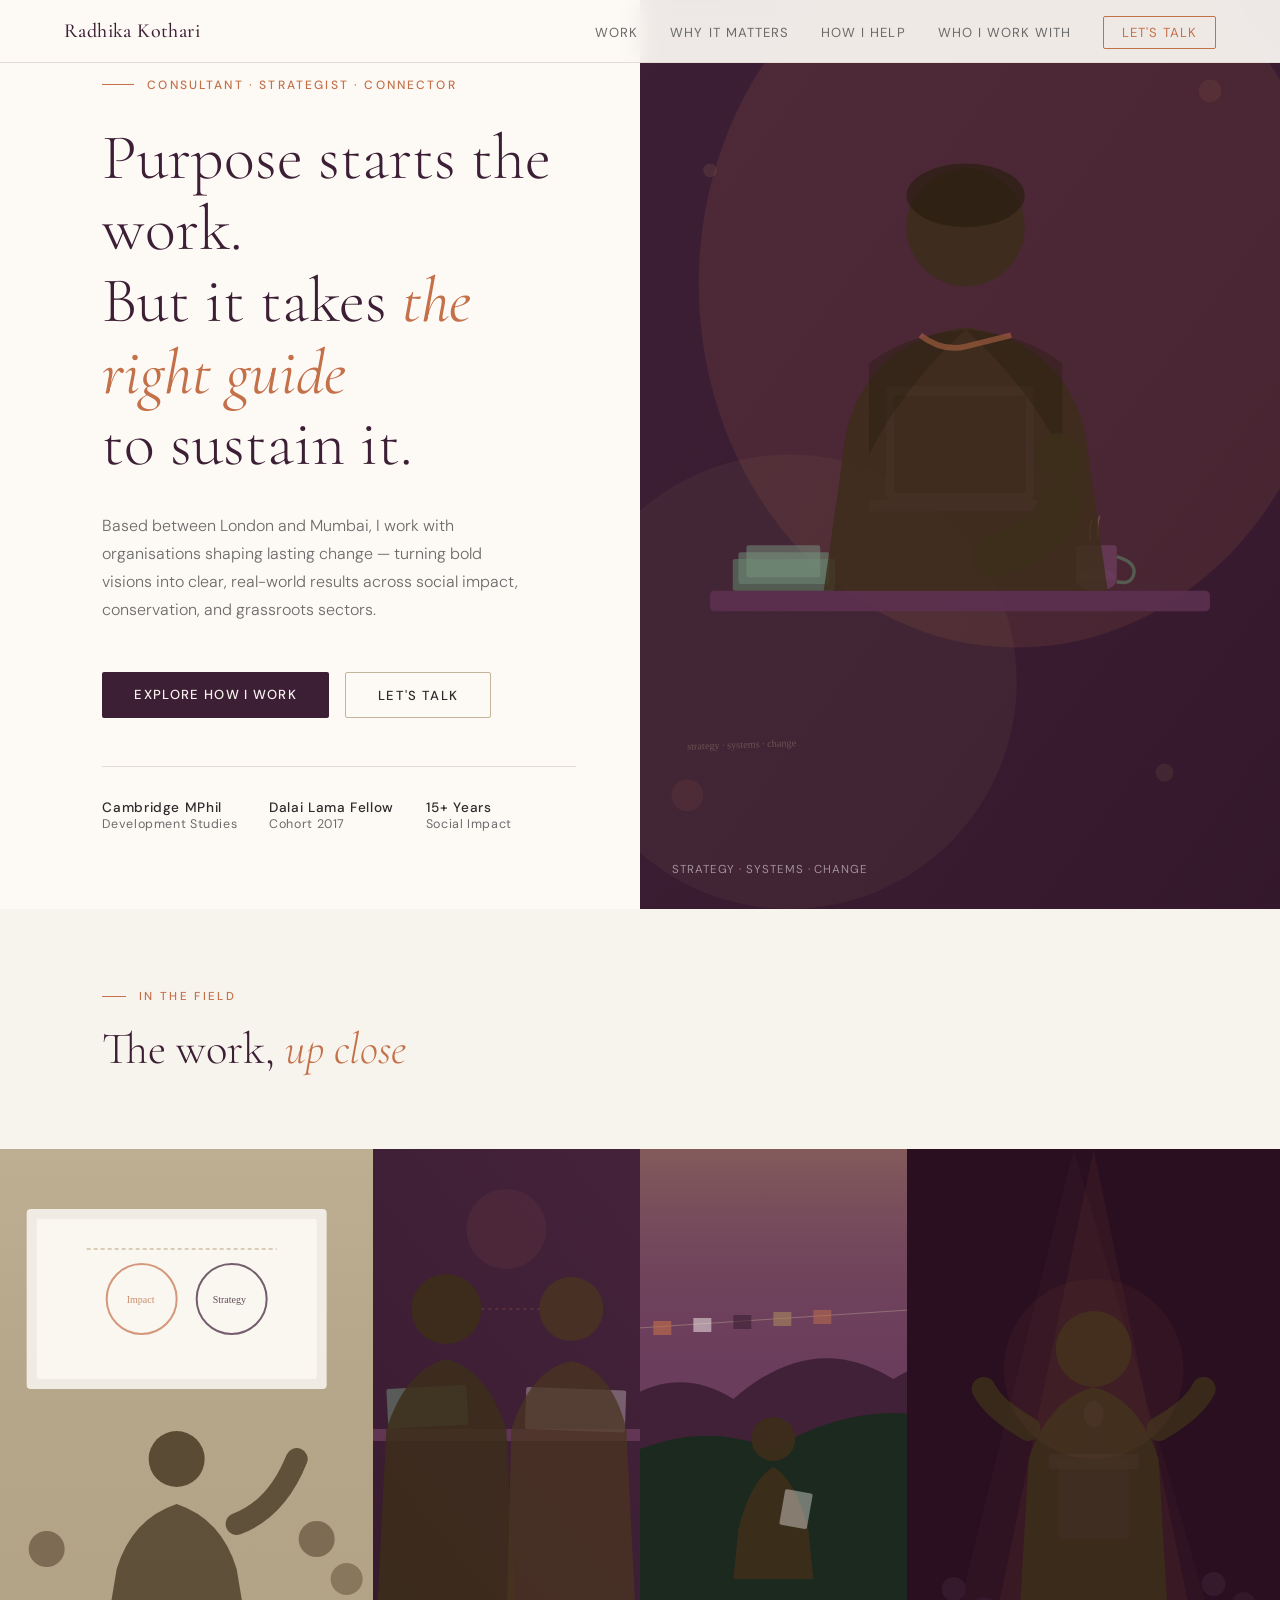
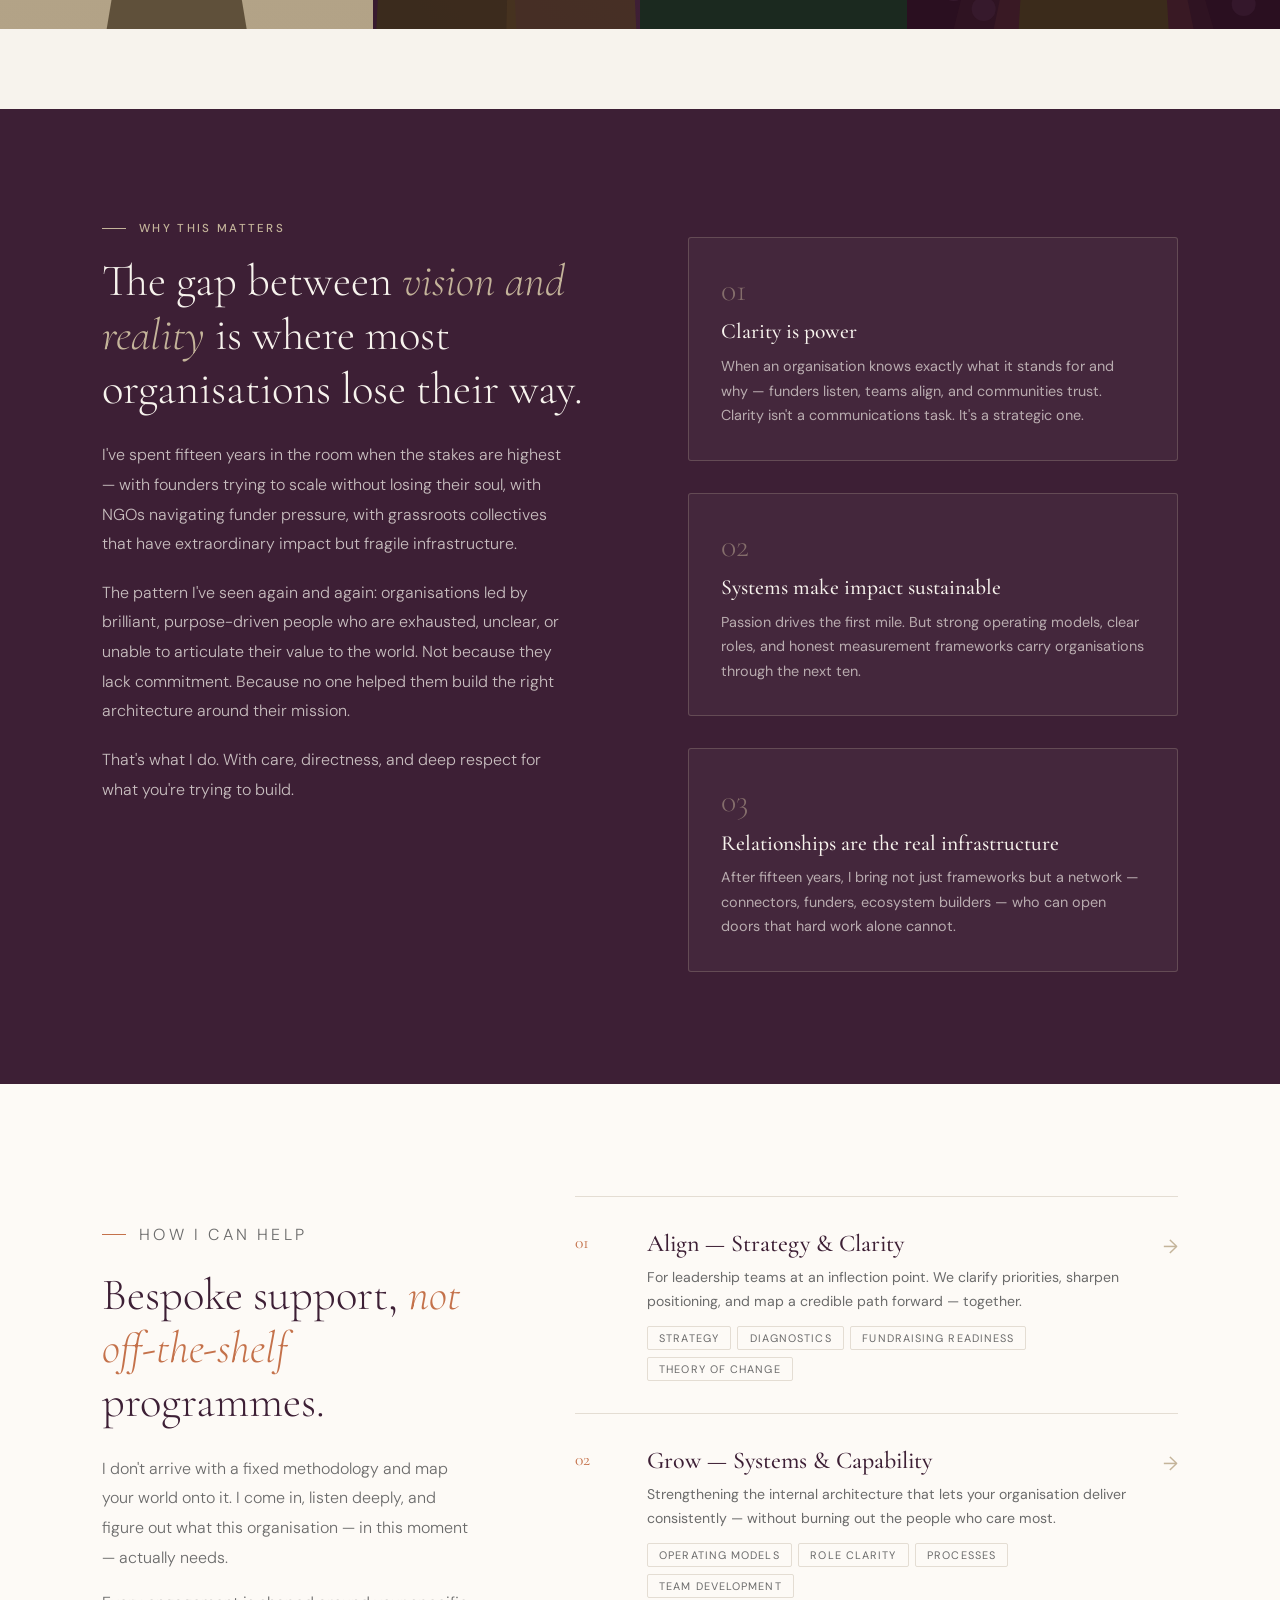
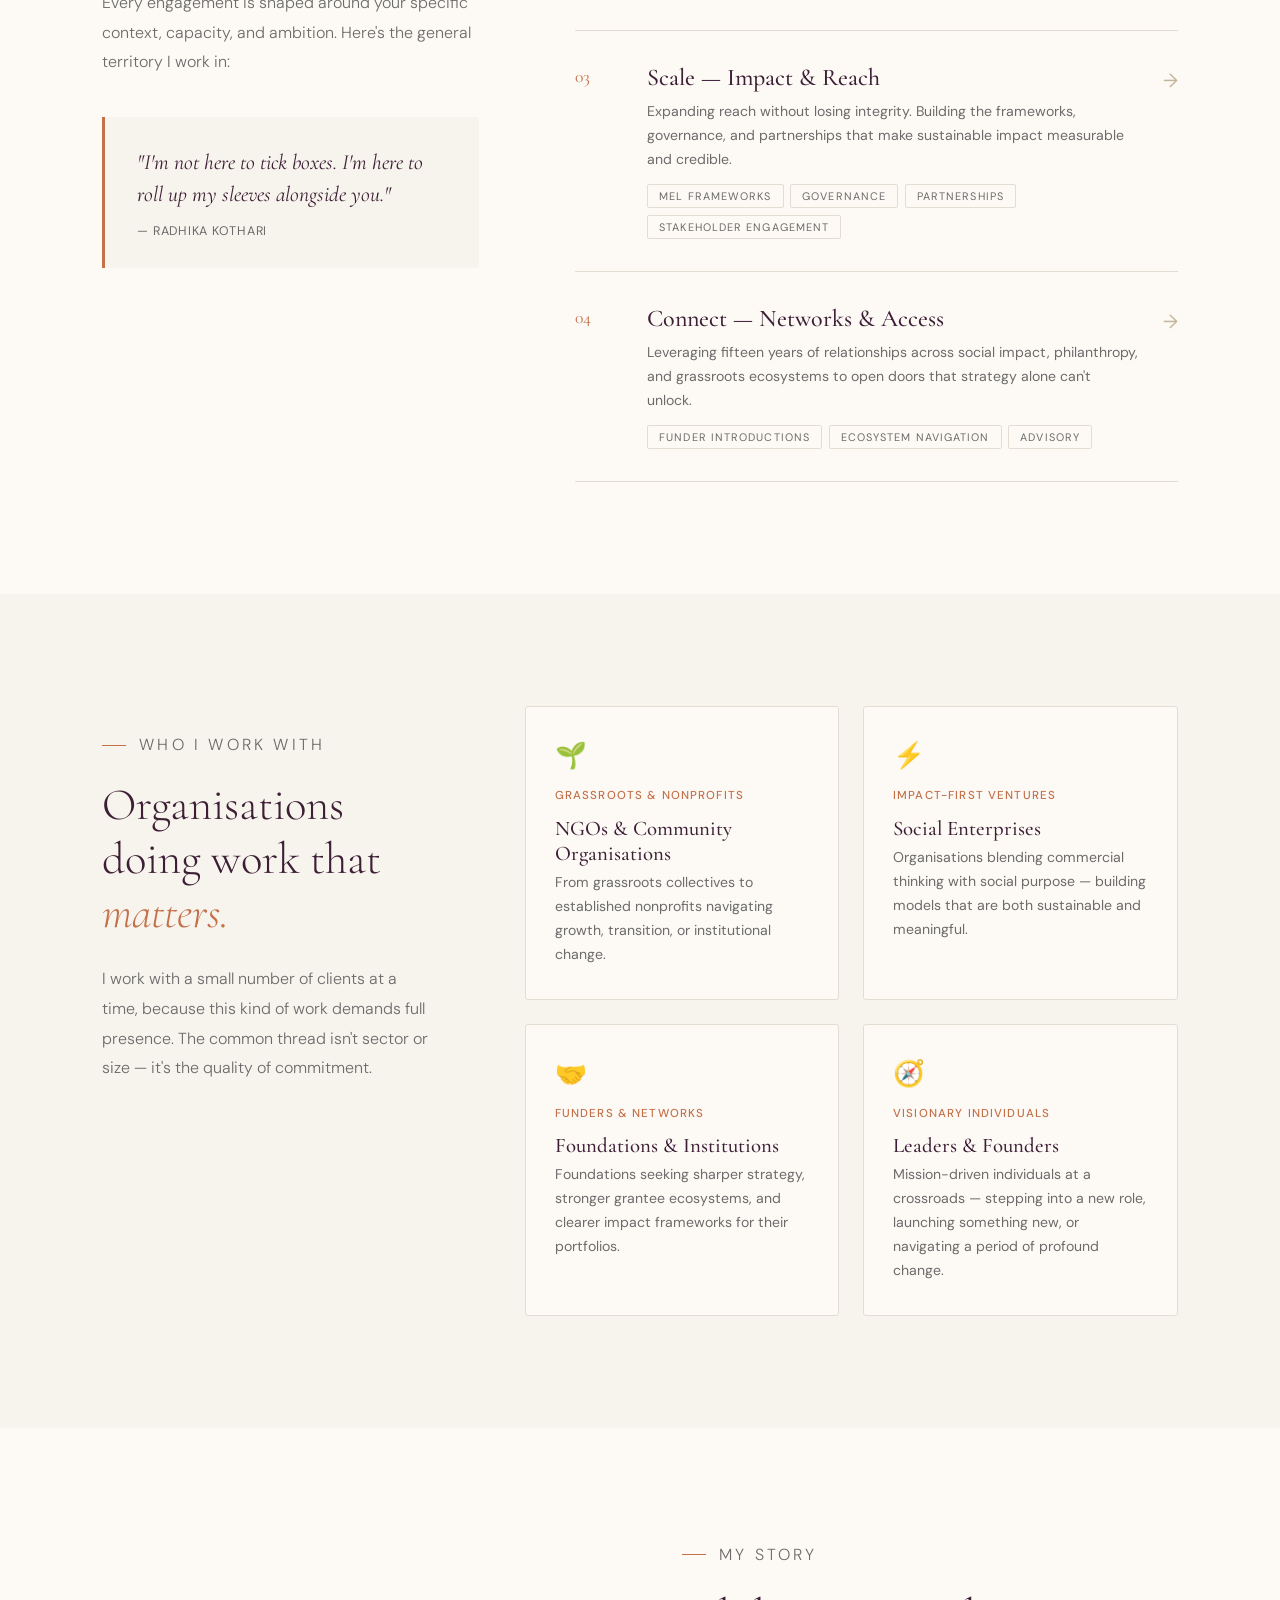
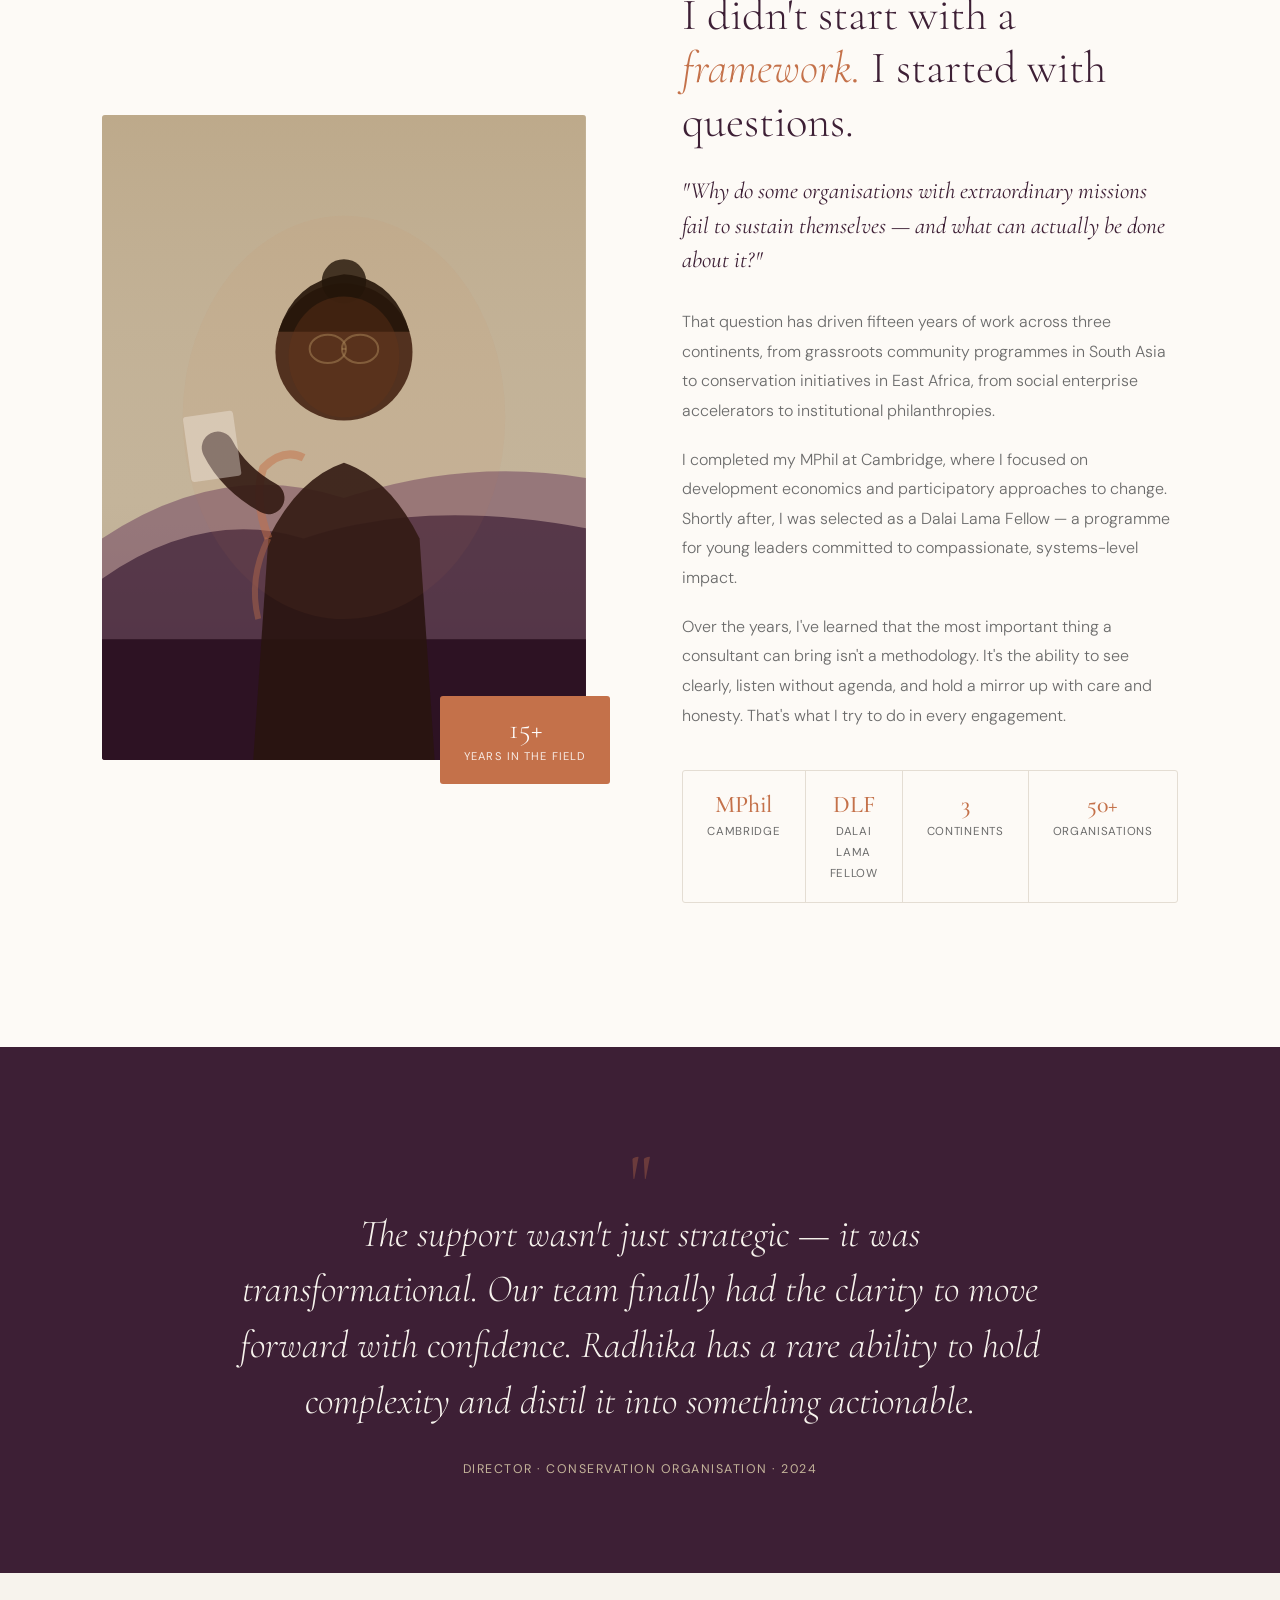
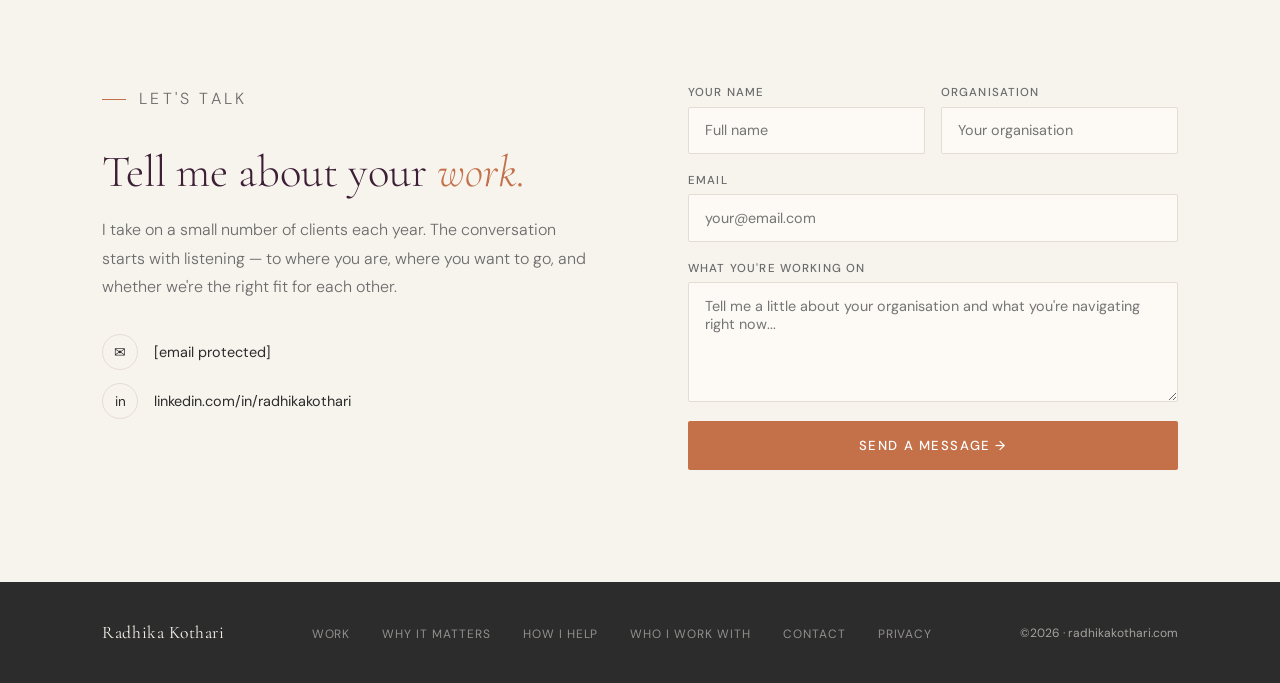
==== commit 940d966a: "Add files via upload" ====
--- a/radhikakothari-a.html
+++ b/radhikakothari-a.html
@@ -4,7 +4,29 @@
 <meta charset="UTF-8">
 <meta name="viewport" content="width=device-width, initial-scale=1.0">
 <title>Radhika Kothari — Consultant & Strategist</title>
+<meta name="description" content="Radhika Kothari is a consultant, strategist and connector with 15+ years working at the intersection of social impact, systems change and grassroots leadership.">
+
+<!-- Open Graph -->
+<meta property="og:type" content="website">
+<meta property="og:url" content="https://radhikakothari.com/">
+<meta property="og:title" content="Radhika Kothari — Consultant & Strategist">
+<meta property="og:description" content="Purpose starts the work. The right guide sustains it. Strategic consultancy for organisations shaping lasting change.">
+<meta property="og:image" content="https://talon-drum-defraud.github.io/rkconsultancy/og-image.jpg">
+<meta property="og:image:width" content="1200">
+<meta property="og:image:height" content="630">
+<meta property="og:site_name" content="Radhika Kothari">
+<meta property="og:locale" content="en_GB">
+
+<!-- Twitter / X Card -->
+<meta name="twitter:card" content="summary_large_image">
+<meta name="twitter:url" content="https://radhikakothari.com/">
+<meta name="twitter:title" content="Radhika Kothari — Consultant & Strategist">
+<meta name="twitter:description" content="Purpose starts the work. The right guide sustains it. Strategic consultancy for organisations shaping lasting change.">
+<meta name="twitter:image" content="https://radhikakothari.com/og-image.jpg">
+
+<!-- Favicon -->
 <link rel="icon" href="data:image/svg+xml,<svg xmlns='http://www.w3.org/2000/svg' viewBox='0 0 80 80'><rect width='80' height='80' rx='18' fill='%233D1F35'/><text x='40' y='52' text-anchor='middle' font-family='Georgia,serif' font-size='32' fill='%23C4714A' letter-spacing='-1'>RK</text></svg>">
+<link rel="apple-touch-icon" href="data:image/svg+xml,<svg xmlns='http://www.w3.org/2000/svg' viewBox='0 0 80 80'><rect width='80' height='80' rx='18' fill='%233D1F35'/><text x='40' y='52' text-anchor='middle' font-family='Georgia,serif' font-size='32' fill='%23C4714A' letter-spacing='-1'>RK</text></svg>">
 <link rel="preconnect" href="https://fonts.googleapis.com">
 <link href="https://fonts.googleapis.com/css2?family=Cormorant+Garamond:ital,wght@0,300;0,400;0,500;0,600;1,300;1,400;1,500&family=DM+Sans:wght@300;400;500&display=swap" rel="stylesheet">
 <style>
@@ -75,23 +97,34 @@
 
   .burger { display: none; flex-direction: column; gap: 5px; cursor: pointer; background: none; border: none; padding: 4px; }
   .burger span { display: block; width: 22px; height: 1.5px; background: var(--charcoal); transition: all 0.3s; }
+  .burger.active span:nth-child(1) { transform: translateY(6.5px) rotate(45deg); }
+  .burger.active span:nth-child(2) { opacity: 0; transform: scaleX(0); }
+  .burger.active span:nth-child(3) { transform: translateY(-6.5px) rotate(-45deg); }
 
   .mobile-menu {
-    display: none;
     position: fixed; top: 62px; left: 0; right: 0; z-index: 99;
     background: var(--warm-white);
     border-bottom: 1px solid var(--light-border);
+    padding: 0 5vw;
+    flex-direction: column; gap: 0;
+    max-height: 0; overflow: hidden;
+    transition: max-height 0.35s ease, padding 0.35s ease;
+    display: flex;
+  }
+  .mobile-menu.open {
+    max-height: 400px;
     padding: 1.5rem 5vw 2rem;
-    flex-direction: column; gap: 1.5rem;
-  }
-  .mobile-menu.open { display: flex; }
+  }
   .mobile-menu a {
     font-size: 1rem; letter-spacing: 0.06em; text-transform: uppercase;
     color: var(--charcoal); text-decoration: none; font-weight: 400;
+    padding: 0.6rem 0; border-bottom: 1px solid var(--light-border);
   }
   .mobile-menu a:last-child {
-    color: var(--terracotta); border: 1px solid var(--terracotta);
-    padding: 0.6rem 1.2rem; text-align: center;
+    border-bottom: none;
+    color: var(--terracotta); margin-top: 0.5rem;
+    border: 1px solid var(--terracotta);
+    padding: 0.6rem 1.2rem; text-align: center; border-radius: 2px;
   }
 
   /* ── HERO ── */
@@ -414,14 +447,15 @@
   }
   .contact-left h2.section-title { margin-bottom: 1rem; }
   .contact-left p { font-size: 1rem; line-height: 1.8; color: var(--mid); font-weight: 300; margin-bottom: 2rem; }
-  .contact-info { display: flex; flex-direction: column; gap: 1rem; }
+  .contact-info { display: flex; flex-direction: column; gap: 0.8rem; align-items: flex-start; }
   .contact-line {
-    display: flex; align-items: center; gap: 1rem;
+    display: inline-flex; align-items: center; gap: 1rem;
     font-size: 0.9rem; color: var(--charcoal); text-decoration: none;
-    transition: color 0.2s;
+    transition: color 0.2s; width: auto;
   }
   .contact-line:hover { color: var(--terracotta); }
-  .contact-icon { width: 36px; height: 36px; border: 1px solid var(--light-border); border-radius: 50%; display: flex; align-items: center; justify-content: center; font-size: 0.85rem; flex-shrink: 0; }
+  .contact-icon { width: 36px; height: 36px; border: 1px solid var(--light-border); border-radius: 50%; display: flex; align-items: center; justify-content: center; font-size: 0.85rem; flex-shrink: 0; transition: border-color 0.2s; }
+  .contact-line:hover .contact-icon { border-color: var(--terracotta); }
 
   .contact-form { display: flex; flex-direction: column; gap: 1.2rem; }
   .form-row { display: grid; grid-template-columns: 1fr 1fr; gap: 1rem; }
@@ -549,14 +583,14 @@
 <!-- 1. HERO -->
 <section class="hero" style="padding:0">
   <div class="hero-left">
-    <p class="hero-eyebrow fade-up">radhikakothari.com</p>
+    <p class="hero-eyebrow fade-up">Consultant · Strategist · Connector</p>
     <h1 class="hero-headline fade-up delay-1">
       Purpose starts the work.<br>
       But it takes <em>the right guide</em><br>
       to sustain it.
     </h1>
     <p class="hero-sub fade-up delay-2">
-      I'm Radhika — consultant, strategist, and connector working with organisations shaping lasting change. For fifteen years I've sat at the table when the stakes were highest, turning bold visions into clear, real-world results.
+      Based between London and Mumbai, I work with organisations shaping lasting change — turning bold visions into clear, real-world results across social impact, conservation, and grassroots sectors.
     </p>
     <div class="hero-actions fade-up delay-3">
       <a href="#how" class="btn-primary">Explore How I Work</a>
@@ -628,7 +662,7 @@
           </linearGradient>
         </defs>
       </svg>
-      <div class="hero-caption">Radhika at work — radhikakothari.com</div>
+      <div class="hero-caption">Strategy · Systems · Change</div>
     </div>
   </div>
 </section>
@@ -989,9 +1023,9 @@
       <h2 class="section-title">Tell me about your <em>work.</em></h2>
       <p>I take on a small number of clients each year. The conversation starts with listening — to where you are, where you want to go, and whether we're the right fit for each other.</p>
       <div class="contact-info">
-        <a href="/cdn-cgi/l/email-protection#0f676a6363604f7d6e6b6766646e64607b676e7d66216c6062" class="contact-line">
+        <a href="/cdn-cgi/l/email-protection#e38b868f8f8ca39182878b8a8882888c978b82918acd808c8e" class="contact-line">
           <span class="contact-icon">✉</span>
-          <span class="__cf_email__" data-cfemail="bfd7dad3d3d0ffcddedbd7d6d4ded4d0cbd7decdd691dcd0d2">[email&#160;protected]</span>
+          <span class="__cf_email__" data-cfemail="167e737a7a79566477727e7f7d777d79627e77647f3875797b">[email&#160;protected]</span>
         </a>
         <a href="https://linkedin.com/in/radhikakothari" class="contact-line" target="_blank">
           <span class="contact-icon">in</span>
@@ -1039,17 +1073,38 @@
     <li><a href="#contact">Contact</a></li>
     <li><a href="#">Privacy</a></li>
   </ul>
-  <span class="footer-copy">©2026 Radhika Kothari · radhikakothari.com</span>
+  <span class="footer-copy">©<span id="footer-year">2026</span> · radhikakothari.com</span>
 </footer>
 
 <script data-cfasync="false" src="/cdn-cgi/scripts/5c5dd728/cloudflare-static/email-decode.min.js"></script><script>
+  // Hamburger menu
   function toggleMenu() {
-    document.getElementById('mobileMenu').classList.toggle('open');
+    const menu = document.getElementById('mobileMenu');
+    const burger = document.querySelector('.burger');
+    const isOpen = menu.classList.toggle('open');
+    burger.classList.toggle('active', isOpen);
+    burger.setAttribute('aria-expanded', isOpen);
   }
   function closeMenu() {
     document.getElementById('mobileMenu').classList.remove('open');
-  }
-  // Smooth reveal on scroll
+    const burger = document.querySelector('.burger');
+    burger.classList.remove('active');
+    burger.setAttribute('aria-expanded', false);
+  }
+  // Close menu when clicking outside
+  document.addEventListener('click', function(e) {
+    const menu = document.getElementById('mobileMenu');
+    const burger = document.querySelector('.burger');
+    if (menu.classList.contains('open') && !menu.contains(e.target) && !burger.contains(e.target)) {
+      closeMenu();
+    }
+  });
+
+  // Dynamic year
+  const yearEl = document.getElementById('footer-year');
+  if (yearEl) yearEl.textContent = new Date().getFullYear();
+
+  // Scroll reveal
   const observer = new IntersectionObserver((entries) => {
     entries.forEach(e => {
       if (e.isIntersecting) {
@@ -1058,4 +1113,4 @@
       }
     });
   }, { threshold: 0.12 });
-  document.querySelectorAll('.why-card, +  document.querySelectorAll('.why-card, .se
